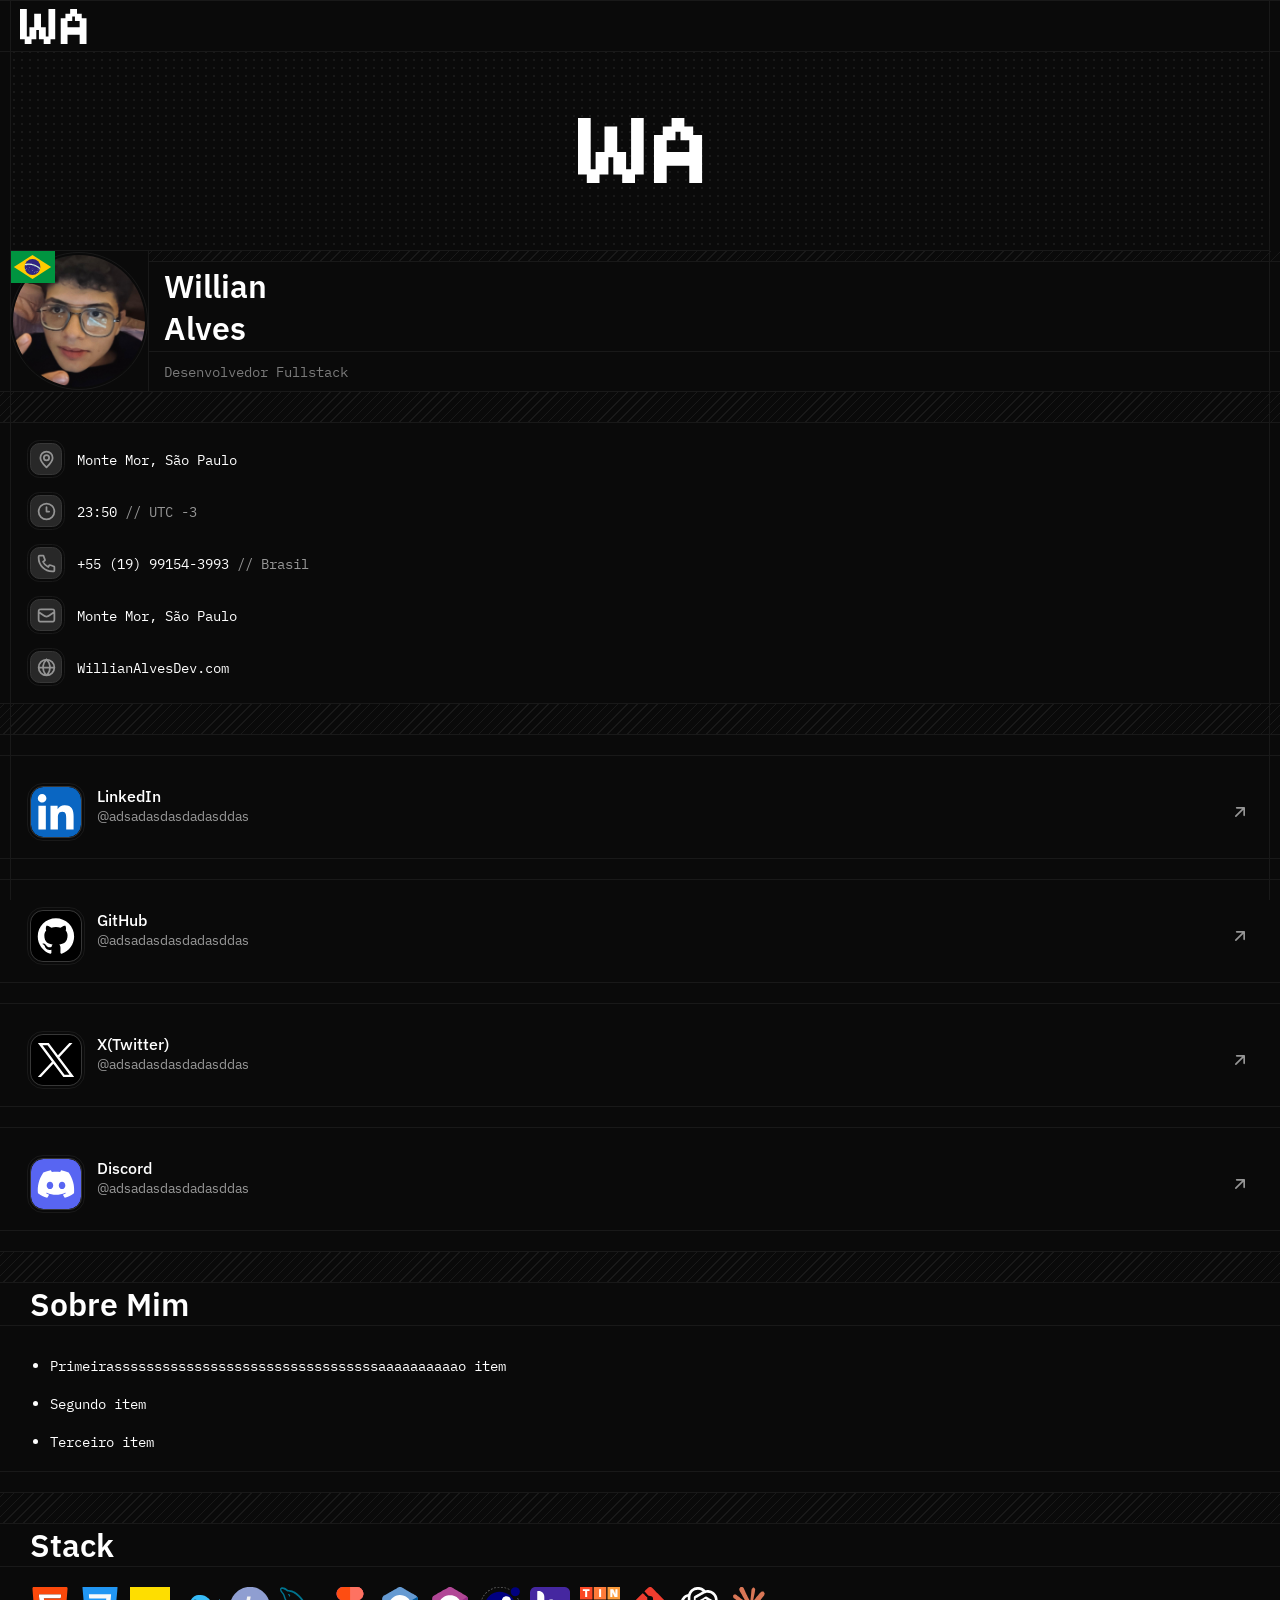
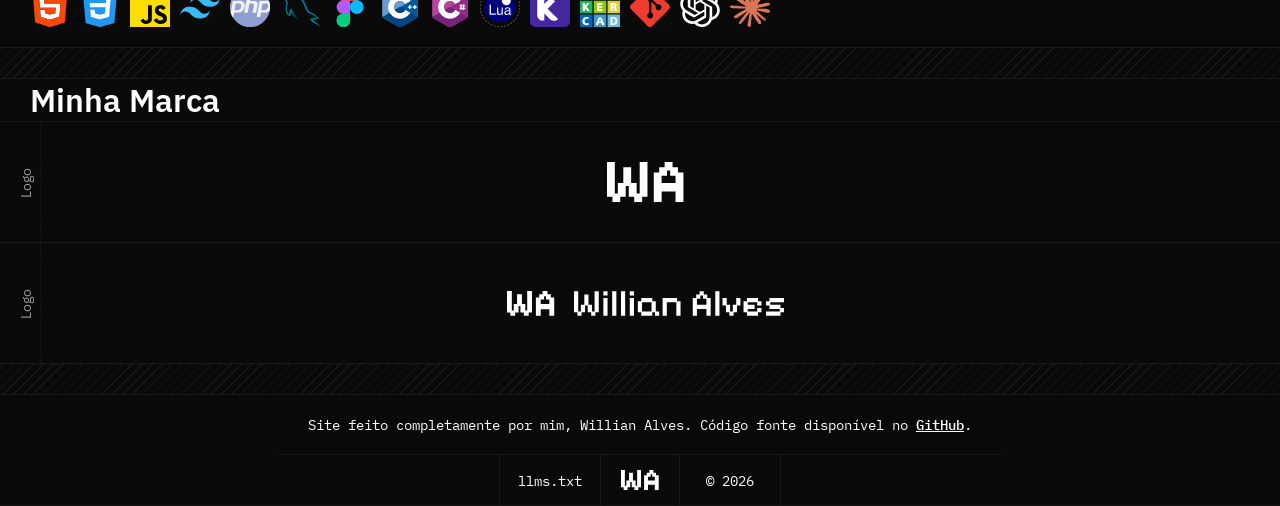
==== index.html @ fb54e681 "Quinto Commit (Fim do Dia 2)" ====
<!DOCTYPE html>
<html lang="pt-BR">
<head>

    <meta charset="UTF-8">
    <meta name="viewport" content="width=device-width, initial-scale=1.0, user-scalable=no">
    <link rel="stylesheet" href="css/style.css">
    <meta name="theme-color" content="#0A0A0A">
    <meta name="format-detection" content="telephone=no">

        <!-- Favicon -->
        <link rel="icon" type="image/svg+xml" href="assets/logos/Icon.svg">
        <link rel="icon" type="image/png" sizes="32x32" href="assets/logos/Icon.svg">
    
        <!-- Icon -->
        <link rel="apple-touch-icon" href="assets/logos/Icon.svg">
        <link rel="apple-touch-icon" sizes="152x152" href="assets/logos/Icon.svg">
        <link rel="apple-touch-icon" sizes="180x180" href="assets/logos/Icon.png">

        <!-- Fonts -->
        <link rel="preconnect" href="https://fonts.googleapis.com">
        <link rel="preconnect" href="https://fonts.gstatic.com" crossorigin>
        <link href="https://fonts.googleapis.com/css2?family=IBM+Plex+Mono:ital,wght@0,100;0,200;0,300;0,400;0,500;0,600;0,700;1,100;1,200;1,300;1,400;1,500;1,600;1,700&family=IBM+Plex+Sans:ital,wght@0,100..700;1,100..700&display=swap" rel="stylesheet">



    <title> Willian Alves </title>

</head>

<body>

    <header>
        <img src="assets/logos/WA.svg" alt="WA" class="logo-header">
    </header>

    <button id="btnTopo" aria-label="Voltar ao topo">
        <img src="assets/Icons/Up.svg" alt="">
      </button>
    
    <div class="top-section">
        <img src="assets/logos/WA.svg">
    </div>

    <div class="profile-section">
        <div class="profile">
            <img src="assets/Profile.png" class="profilepic">
            <img src="assets/Brazil.svg" class="flag">
        </div>

        <div class="profile-right">
            
        <div class="space texture"></div>

    <div class="name-container">
        <div class="name"> Willian <br> Alves </div>
    </div>

    <div class="bio-container">
        <div class="bio"> Desenvolvedor Fullstack </div>
    </div>

     </div>
    </div>

    <div class="spacebig texture"></div>

    <div class="info-section">

        <div class="info-container">
            <div class="icon-frame">
                <img src="assets/Icons/Location.svg" class="info-icon">
            </div>
            <p class="info-text"> Monte Mor, São Paulo </p>
        </div>
        <div class="info-container">
            <div class="icon-frame">
                <img src="assets/Icons/Hour.svg" class="info-icon">
            </div>
            <p class="info-text"> 23:50 <span> // UTC -3 </span> </p>
        </div>
        <div class="info-container">
            <div class="icon-frame">
                <img src="assets/Icons/Phone.svg" class="info-icon">
            </div>
            <p class="info-text"> +55 (19) 99154-3993 <span>// Brasil </span></p>
        </div>
        <div class="info-container">
            <div class="icon-frame">
                <img src="assets/Icons/Mail.svg" class="info-icon">
            </div>
            <p class="info-text"> Monte Mor, São Paulo </p>
        </div>
        <div class="info-container">
            <div class="icon-frame">
                <img src="assets/Icons/Site.svg" class="info-icon">
            </div>
            <p class="info-text"> WillianAlvesDev.com </p>
        </div>

    </div>

<div class="spacebig texture"></div>

    <div class="contact-section">
        <div class="contact-container">
            <img src="assets/Social Media/LinkedIn.svg" class="contact-icon">
        <div class="contact-container-right">
            <p class="contact-title"> LinkedIn </p>
            <p class="contact-username"> @adsadasdasdadasddas </p>
        </div>
        <img src="assets/Icons/Goto.svg" class="goto">
        </div>

        <div class="contact-container">
            <img src="assets/Social Media/GitHub.svg" class="contact-icon">
        <div class="contact-container-right">
            <p class="contact-title"> GitHub </p>
            <p class="contact-username"> @adsadasdasdadasddas </p>
        </div>
        <img src="assets/Icons/Goto.svg" class="goto">
        </div>

        <div class="contact-container">
            <img src="assets/Social Media/X.svg" class="contact-icon">
        <div class="contact-container-right">
            <p class="contact-title"> X(Twitter) </p>
            <p class="contact-username"> @adsadasdasdadasddas </p>
        </div>
        <img src="assets/Icons/Goto.svg" class="goto">
        </div>

        <div class="contact-container">
            <img src="assets/Social Media/Discord.svg" class="contact-icon">
        <div class="contact-container-right">
            <p class="contact-title"> Discord </p>
            <p class="contact-username"> @adsadasdasdadasddas </p>
        </div>
        <img src="assets/Icons/Goto.svg" class="goto">
        </div>
    </div>

    <div class="spacebig texture complete"></div>

    <h1 class="title">Sobre Mim</h1>
    <div class="about-section">
        <div class="about-container">
            <ul class="about-list">
                <li>Primeirasssssssssssssssssssssssssssssssssaaaaaaaaaao item</li> <br>
                <li>Segundo item</li> <br>
                <li>Terceiro item</li>
              </ul>
        </div>
    </div>

    <div class="spacebig texture complete"></div>

    <h1 class="title"> Stack </h1>

    <div class="stack-section">
        <img src="assets/stack/html.svg" alt="" class="stack-logo">
        <img src="assets/stack/css.svg" alt="" class="stack-logo">
        <img src="assets/stack/javascript.svg" alt="" class="stack-logo">
        <img src="assets/stack/tailwind.svg" alt="" class="stack-logo">
        <img src="assets/stack/php.svg" alt="" class="stack-logo">
        <img src="assets/stack/mysql.svg" alt="" class="stack-logo">
        <img src="assets/stack/figma.svg" alt="" class="stack-logo">
        <img src="assets/stack/c++.svg" alt="" class="stack-logo">
        <img src="assets/stack/csharp.svg" alt="" class="stack-logo">
        <img src="assets/stack/lua.svg" alt="" class="stack-logo">
        <img src="assets/stack/kodular.svg" alt="" class="stack-logo">
        <img src="assets/stack/tinkercad.svg" alt="" class="stack-logo">
        <img src="assets/stack/git.svg" alt="" class="stack-logo">
        <img src="assets/stack/chatgpt.svg" alt="" class="stack-logo">
        <img src="assets/stack/claude.svg" alt="" class="stack-logo">
    </div>

    <div class="spacebig texture complete"></div>

    <h1 class="title"> Minha Marca </h1>

    <div class="brand-section">
        <div class="brand-container">
            <div class="brand-left-container">
            <p> Logo </p>
        </div>
        <div class="brand-right-container">
            <img src="assets/logos/WA.svg" class="logo-brand-one">
        </div>
        </div>

        <div class="brand-container">
            <div class="brand-left-container">
            <p> Logo </p>
        </div>
        <div class="brand-right-container">
            <img src="assets/logos/WA Willian Alves.svg" class="logo-brand-two">
        </div>
        </div>
        
    </div>

    <div class="spacebig texture complete"></div>

    <footer>
        <div class="footer-section">
            <p class="footer-text">Site feito completamente por mim, Willian Alves. Código fonte disponível no <span>GitHub</span>.</p>
        </div>

        <div class="footer-container">
            <div class="footer-elements">
                <p> llms.txt </p>
            </div>
            <img src="assets/logos/WA.svg" class="logo-footer">
            <div class="footer-elements">
                <p>&copy; 2026</p>
            </div>
        </div>

    </footer>

    <script src="js/script.js"></script>

</body>

</html>
---- css/style.css ----
:root {

    --bg: #0a0a0a;
    --accent: #373737;
    --text: #ffffff;
    --secondary-text: #969696;
    --border: #191919;
    --spacing: 15px;
    --left: 30px;
    --right: 15px;
    --top: 20px;

    --ibmmono: "IBM Plex Mono", monospace;
    --ibmsans: "IBM Plex Sans", sans-serif;

}

::-webkit-scrollbar {
    width: 2px;  
    height: 2px; 
}
  
::-webkit-scrollbar-track {
    background: var(--bg); 
}
  
::-webkit-scrollbar-thumb {
    background: #ffffff; 
    border-radius: 2px;
}

* {

    margin: 0;
    padding: 0;

}

a {

    color: inherit; text-decoration: none; 

}

body {

    background: var(--bg);
    color: var(--text);
    font-family: var(--ibmmono);
    font-weight: 400;
    font-size: 0.9rem;

}

body::before,
body::after {
    content: "";
    position: fixed;
    top: 0;
    bottom: 0;
    width: 1px;
    background: var(--border);
    pointer-events: none;
    z-index: 9999;
}

body::before {

    left: 10px;
    z-index: 10;

}

body::after {

    right: 10px;
    z-index: 10;

}

.texture {

    background-image: repeating-linear-gradient(
        -45deg,
        transparent 0px,
        transparent 6px,
        var(--border) 6px,
        var(--border) 7px
    );

}

header {

    position: fixed;
    background: var(--bg);
    height: 50px;
    width: calc(100% - 40px);
    border-top: 1px solid var(--border);
    border-bottom: 1px solid var(--border);
    display: flex;
    align-items: center;
    padding: 0 20px 0 20px;
    z-index: 5;

}

.logo-header {
    height: 35px;
    opacity: 0;
    transform: translateY(6px);
    transition: opacity 0.3s ease, transform 0.3s ease;
    pointer-events: none;
}

.logo-header.visivel {
    opacity: 1;
    transform: translateY(0);
    pointer-events: auto;
}

.top-section {

    padding-top: 50px;
    height: 200px;
    width: calc(100% - 20px);
    display: flex;
    justify-content: center;
    align-items: center;
    border-bottom: 1px solid var(--border);
    background-image: radial-gradient(
        var(--border) 1px,
        transparent 1px
    );

    background-size: 8px 8px;
    margin: 0 10px 0 10px;
    
}

.profile-section {

    width: 100%;
    height: 140px;
    border-bottom: 1px solid var(--border);
    display: flex;
    
}

.profile {

    margin-left: 10px;
    height: auto;
    width: 140px;
    border-right: 1px solid var(--border);
    display: flex;
    align-items: center;
    justify-content: center;
    position: relative;

}

.profilepic {

    width: calc(100% - 6px);
    border-radius: 100%;
    outline: 1px solid var(--border);
    outline-offset: 2px;

}

.flag {

    position: absolute;

    width: 45px;

    left: 0;
    top: 0;

    object-fit: cover;

}

.profile-right {

    width: calc(100% - 130px);
    display: flex;
    flex-direction: column;
}

.space {

    width: 100%;
    height: 15px;
    border-bottom: 1px solid var(--border);

}

.name-container {

    height: 100%;
    display: flex;
    align-items: center;
    border-bottom: 1px solid var(--border);

}

.name {

    font-family: var(--ibmsans);
    font-weight: 600;
    font-size: 2rem;
    padding-left: var(--spacing);
}

.bio-container {

    height: 60px;
    display: flex;
    align-items: center;
    
}

.bio {

    color: var(--secondary-text);
    padding-left: var(--spacing);
    white-space: nowrap;
    opacity: 0.8;
}

.spacebig {

    width: 100%;
    height: 30px;
    border-bottom: 1px solid var(--border);

}

.complete {

    border-top: 1px solid var(--border);
}

.info-section {

    border-bottom: 1px solid var(--border);
    padding: var(--top) 0 var(--top);
    display: flex;
    gap: 20px;
    flex-direction: column;
    justify-content: center;

}

.info-container {

    display: flex;
    padding-left: var(--left);
    align-items: center;

}

.icon-frame {

    height: 30px;
    width: 30px;
    border-radius: 30%;
    border: solid 1px var(--accent);
    outline: 1px solid var(--border);
    outline-offset: 2px;
    background: #282828;
    display: flex;
    justify-content: center;
    align-items: center;

}

.info-icon {

    height: 70%;
    opacity: 0.5;

}

.info-text {

    padding-left: var(--right);
    
}

.info-text span {
    
    color: var(--secondary-text);

}

.contact-section {

    padding-top: var(--top);
    padding-bottom: var(--top);
    display: flex;
    flex-direction: column;
    gap: var(--top);

}

.contact-container {

    border-top: 1px solid var(--border);
    border-bottom: 1px solid var(--border);
    display: flex;
    padding: var(--left) 0 var(--top) var(--left);

}

.contact-icon {

    height: 50px;
    border: 1px solid var(--accent);
    border-radius: 25%;
    outline: 1px solid var(--border);
    outline-offset: 2px;

}

.contact-container-right {

    font-family: var(--ibmsans);
    width: 100%;
    display: flex;
    flex-direction: column;
    padding-left: var(--right);

}

.contact-title {

    font-size: 1rem;
    font-weight: 500;

}

.contact-username {

    color: var(--secondary-text);

}

.goto {

    height: 20px;
    align-self: center;
    padding-right: var(--left);
}

.title {

    font-family: var(--ibmsans);
    font-weight: 600;
    font-size: 2rem;
    padding-left: var(--left);

}

.about-section {

    border-top: 1px solid var(--border);
    border-bottom: 1px solid var(--border);
    margin-bottom: var(--top);
    display: flex;
    flex-direction: column;
    gap: var(--top);

}

.about-container {

    display: flex;
    padding: var(--left) var(--left) var(--top) var(--left);
    
}

.about-list {

    padding-left: 20px;

}

.about-list li {

    word-break: break-word;

}

.brand-section {

    display: flex;
    flex-direction: column;

}

.brand-container {

    display: flex;
    align-items: center;
    flex-direction: row;
    height: 120px;
    border-top: 1px solid var(--border);
    padding-left: 10px;
    padding-right: 30px;

}

.brand-left-container {

    display: flex;
    align-items: center;
    justify-content: center;
    width: 30px;
    height: 120px;
    border-right: 1px dashed var(--border);
}

.brand-left-container p {

    color: var(--secondary-text);
    font-family: var(--ibmsans);
    transform: rotate(270deg);
}

.brand-right-container {

    display: flex;
    align-items: center;
    justify-content: center;
    width: 100%;

}

.logo-brand-one {

    height: 40px;
}

.logo-brand-two {

    height: 25px;

}

#btnTopo {
    position: fixed;
    right: 20px;
    bottom: 20px;
  
    width: 40px;
    height: 40px;
  
    border: none;
    border-radius: 25%;
  
    background: var(--accent);
    cursor: pointer;
  
    display: flex;
    align-items: center;
    justify-content: center;
  
    opacity: 0;
    pointer-events: none;
  
    transition: opacity 0.4s ease;
  
    z-index: 9999;
  }
  
  #btnTopo img {
    width: 22px;
    height: 22px;
  }
  
  /* Aparece semi-transparente */
  #btnTopo.visivel {
    opacity: 0.5;
    pointer-events: auto;
  }
  
  /* 100% opaco */
  #btnTopo.opaco {
    opacity: 1;
  }

.stack-section {

    display: flex;
    align-items: center;
    flex-wrap: wrap; 
    gap: 10px;
    padding: var(--top) var(--left) var(--top) var(--left);
    border-top: solid 1px var(--border);

}

.stack-logo {

    width: 40px;
}

footer {

    display: flex;
    flex-direction: column;
    align-items: center;
    justify-content: center;
}

.footer-section {

    display: flex;
    align-items: center;
    justify-content: center;
    text-align: center;
    border-bottom: solid 1px var(--border);
    padding: var(--top) var(--left) var(--top) var(--left);

}

.footer-section span {

    font-weight: 500;
    text-decoration: underline 1px;

}

.footer-container {

    display: flex;
    height: 50px;
    align-items: center;
    justify-content: center;
    width: 100%;
    border-bottom: solid 1px var(--border);

}

.logo-footer {

    height: 20px;
    padding: 0 var(--top) 0 var(--top);

}

.footer-elements {

    display: flex;
    align-items: center;
    justify-content: center;
    height: 100%;
    border-left: solid 1px var(--border);
    border-right: solid 1px var(--border);
    width: 100px;

}
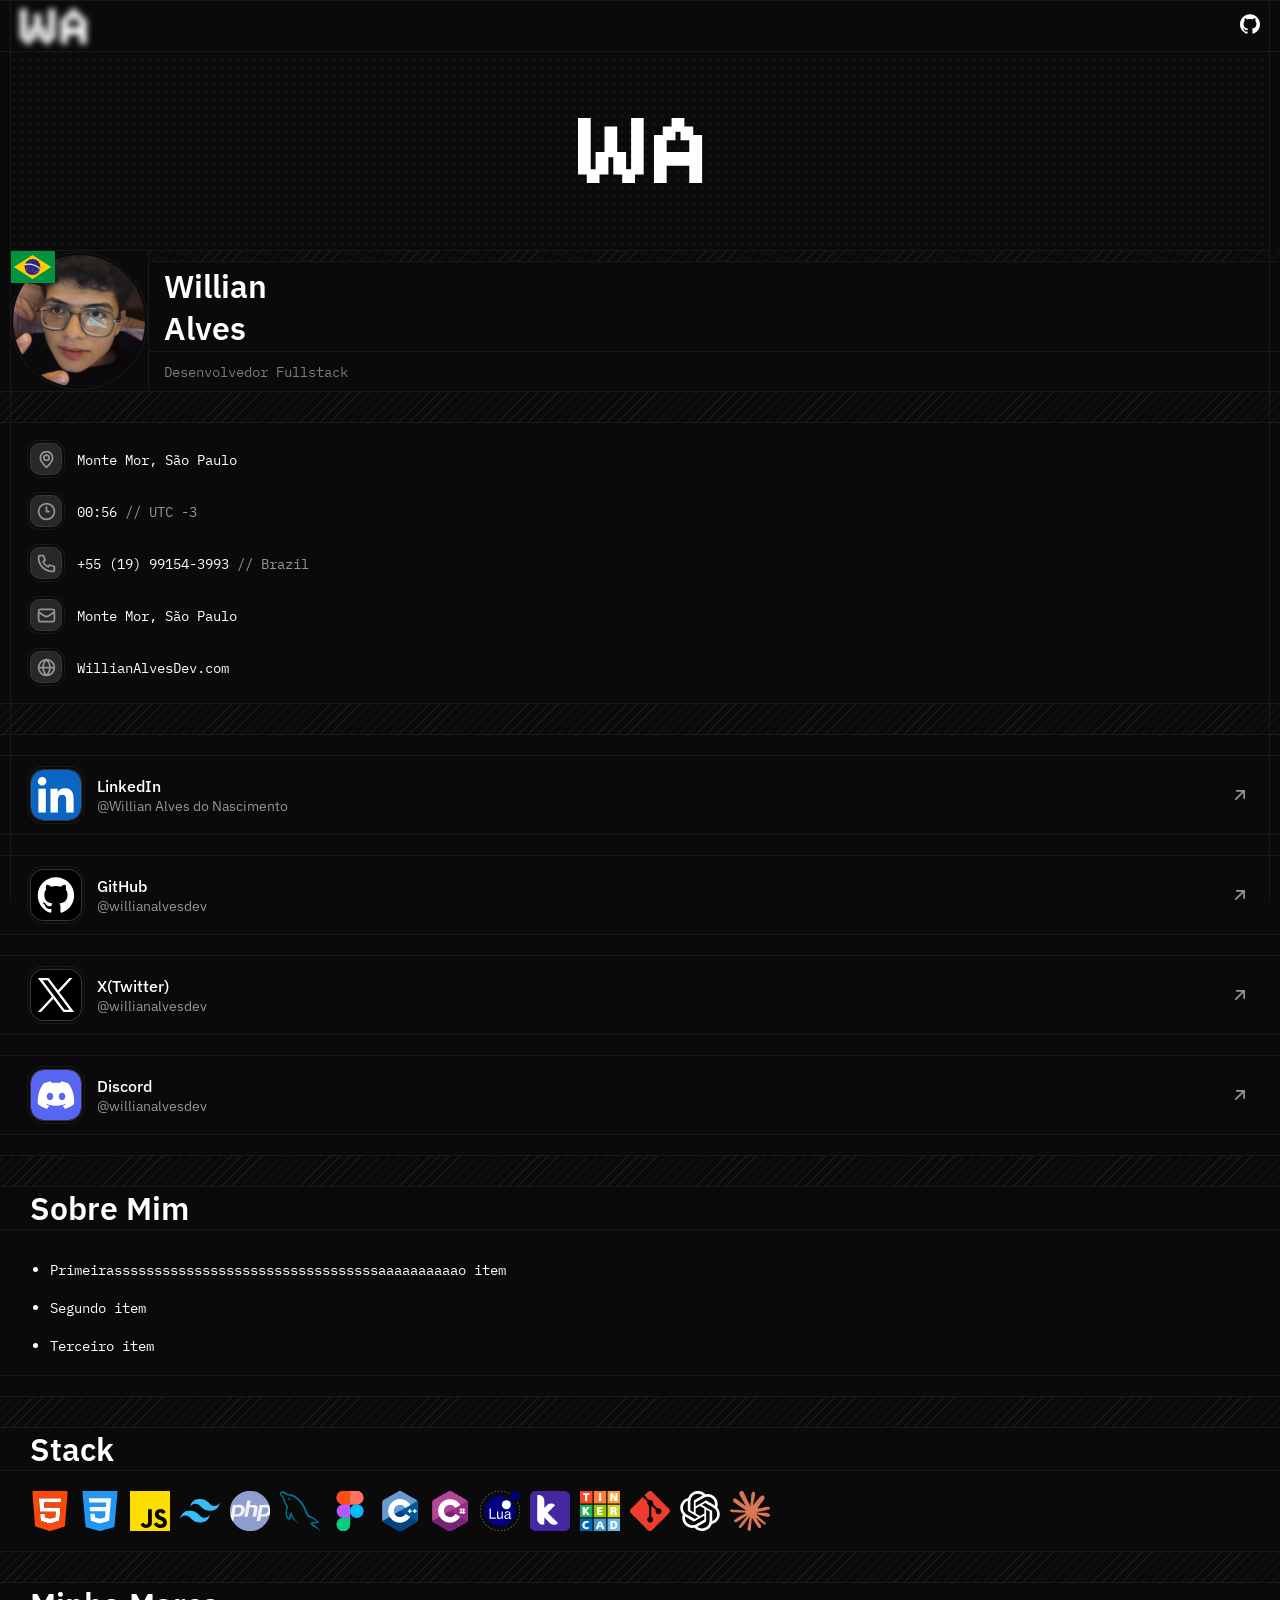
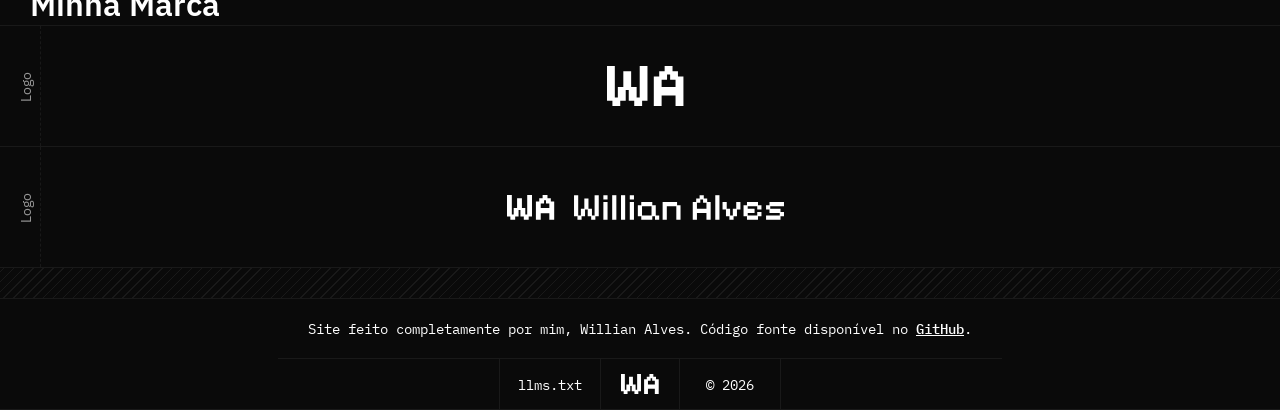
==== commit d5ff31b1: "Sexto Commit" ====
--- a/index.html
+++ b/index.html
@@ -4,6 +4,7 @@
 
     <meta charset="UTF-8">
     <meta name="viewport" content="width=device-width, initial-scale=1.0, user-scalable=no">
+    <meta name="description" content="Portfólio de Willian Alves, desenvolvedor Fullstack. Conheça seus projetos, habilidades, tecnologias e formas de contato.">
     <link rel="stylesheet" href="css/style.css">
     <meta name="theme-color" content="#0A0A0A">
     <meta name="format-detection" content="telephone=no">
@@ -32,6 +33,11 @@
 
     <header>
         <img src="assets/logos/WA.svg" alt="WA" class="logo-header">
+
+        <a href="https://github.com/willianalvesdev/Meu-Portfolio" class="github-link">
+            <img src="assets/Icons/GitHub.svg" class="github-header" alt="GitHub">
+        </a>
+
     </header>
 
     <button id="btnTopo" aria-label="Voltar ao topo">
@@ -57,7 +63,9 @@
     </div>
 
     <div class="bio-container">
-        <div class="bio"> Desenvolvedor Fullstack </div>
+        <div class="bio" aria-label="Desenvolvedor Fullstack, Frontend, Backend e Mobile">
+            <span class="bio-text" aria-hidden="true">Desenvolvedor Fullstack</span>
+        </div>
     </div>
 
      </div>
@@ -77,13 +85,16 @@
             <div class="icon-frame">
                 <img src="assets/Icons/Hour.svg" class="info-icon">
             </div>
-            <p class="info-text"> 23:50 <span> // UTC -3 </span> </p>
+            <p class="info-text">
+                <time id="horario-brasilia">--:--</time>
+                <span> // UTC -3 </span>
+            </p>
         </div>
         <div class="info-container">
             <div class="icon-frame">
                 <img src="assets/Icons/Phone.svg" class="info-icon">
             </div>
-            <p class="info-text"> +55 (19) 99154-3993 <span>// Brasil </span></p>
+            <p class="info-text"> +55 (19) 99154-3993 <span>// Brazil </span></p>
         </div>
         <div class="info-container">
             <div class="icon-frame">
@@ -107,36 +118,44 @@
             <img src="assets/Social Media/LinkedIn.svg" class="contact-icon">
         <div class="contact-container-right">
             <p class="contact-title"> LinkedIn </p>
-            <p class="contact-username"> @adsadasdasdadasddas </p>
-        </div>
-        <img src="assets/Icons/Goto.svg" class="goto">
+            <p class="contact-username"> @Willian Alves do Nascimento </p>
+        </div>
+        <a href="https://www.linkedin.com/in/willian-alves-do-nascimento-913721343" class="contact-link" target="_blank" rel="noopener noreferrer" aria-label="Abrir perfil no LinkedIn">
+            <img src="assets/Icons/Goto.svg" class="goto" alt="">
+        </a>
         </div>
 
         <div class="contact-container">
             <img src="assets/Social Media/GitHub.svg" class="contact-icon">
         <div class="contact-container-right">
             <p class="contact-title"> GitHub </p>
-            <p class="contact-username"> @adsadasdasdadasddas </p>
-        </div>
-        <img src="assets/Icons/Goto.svg" class="goto">
+            <p class="contact-username"> @willianalvesdev </p>
+        </div>
+        <a href="https://github.com/willianalvesdev" class="contact-link" target="_blank" rel="noopener noreferrer" aria-label="Abrir perfil no GitHub">
+            <img src="assets/Icons/Goto.svg" class="goto" alt="">
+        </a>
         </div>
 
         <div class="contact-container">
             <img src="assets/Social Media/X.svg" class="contact-icon">
         <div class="contact-container-right">
             <p class="contact-title"> X(Twitter) </p>
-            <p class="contact-username"> @adsadasdasdadasddas </p>
-        </div>
-        <img src="assets/Icons/Goto.svg" class="goto">
+            <p class="contact-username"> @willianalvesdev </p>
+        </div>
+        <a href="https://x.com/willianalvesdev" class="contact-link" target="_blank" rel="noopener noreferrer" aria-label="Abrir perfil no X">
+            <img src="assets/Icons/Goto.svg" class="goto" alt="">
+        </a>
         </div>
 
         <div class="contact-container">
             <img src="assets/Social Media/Discord.svg" class="contact-icon">
         <div class="contact-container-right">
             <p class="contact-title"> Discord </p>
-            <p class="contact-username"> @adsadasdasdadasddas </p>
-        </div>
-        <img src="assets/Icons/Goto.svg" class="goto">
+            <p class="contact-username"> @willianalvesdev </p>
+        </div>
+        <a href="https://discord.com/users/717218083801923654" class="contact-link" target="_blank" rel="noopener noreferrer" aria-label="Abrir perfil no Discord">
+            <img src="assets/Icons/Goto.svg" class="goto" alt="">
+        </a>
         </div>
     </div>
 
@@ -204,12 +223,12 @@
 
     <footer>
         <div class="footer-section">
-            <p class="footer-text">Site feito completamente por mim, Willian Alves. Código fonte disponível no <span>GitHub</span>.</p>
+            <p class="footer-text">Site feito completamente por mim, Willian Alves. Código fonte disponível no <a href="https://github.com/willianalvesdev/Meu-Portfolio">GitHub</a>.</p>
         </div>
 
         <div class="footer-container">
             <div class="footer-elements">
-                <p> llms.txt </p>
+                <a href="llms.txt" target="_blank" rel="noopener noreferrer">llms.txt</a>
             </div>
             <img src="assets/logos/WA.svg" class="logo-footer">
             <div class="footer-elements">
@@ -223,4 +242,4 @@
 
 </body>
 
-</html>+</html>
--- a/css/style.css
+++ b/css/style.css
@@ -101,6 +101,7 @@
     display: flex;
     align-items: center;
     padding: 0 20px 0 20px;
+    overflow: hidden;
     z-index: 5;
 
 }
@@ -108,15 +109,29 @@
 .logo-header {
     height: 35px;
     opacity: 0;
-    transform: translateY(6px);
-    transition: opacity 0.3s ease, transform 0.3s ease;
+    transform: translateY(10px);
+    filter: blur(3px);
+    transition: opacity 0.35s ease, transform 0.35s ease, filter 0.35s ease;
+    will-change: opacity, transform, filter;
     pointer-events: none;
 }
 
 .logo-header.visivel {
     opacity: 1;
     transform: translateY(0);
+    filter: blur(0);
     pointer-events: auto;
+}
+
+.github-link {
+
+    margin-left: auto;
+}
+
+.github-header {
+
+    height: 20px;
+
 }
 
 .top-section {
@@ -219,6 +234,7 @@
     height: 60px;
     display: flex;
     align-items: center;
+    overflow: hidden;
     
 }
 
@@ -228,6 +244,29 @@
     padding-left: var(--spacing);
     white-space: nowrap;
     opacity: 0.8;
+    overflow: hidden;
+}
+
+.bio-text {
+
+    display: inline-block;
+    transition: opacity 0.35s ease, transform 0.35s ease, filter 0.35s ease;
+    will-change: opacity, transform, filter;
+}
+
+.bio-text.saindo {
+
+    opacity: 0;
+    transform: translateY(-10px);
+    filter: blur(3px);
+}
+
+.bio-text.entrando {
+
+    opacity: 0;
+    transform: translateY(10px);
+    filter: blur(3px);
+    transition: none;
 }
 
 .spacebig {
@@ -311,7 +350,8 @@
     border-top: 1px solid var(--border);
     border-bottom: 1px solid var(--border);
     display: flex;
-    padding: var(--left) 0 var(--top) var(--left);
+    align-items: center;
+    padding: 13px 0 13px var(--left);
 
 }
 
@@ -348,11 +388,17 @@
 
 }
 
+.contact-link {
+
+    align-self: stretch;
+    display: flex;
+    align-items: center;
+    padding: 0 var(--left) 0 var(--right);
+}
+
 .goto {
 
     height: 20px;
-    align-self: center;
-    padding-right: var(--left);
 }
 
 .title {
@@ -527,7 +573,7 @@
 
 }
 
-.footer-section span {
+.footer-section a {
 
     font-weight: 500;
     text-decoration: underline 1px;
@@ -562,4 +608,27 @@
     border-right: solid 1px var(--border);
     width: 100px;
 
-}+}
+
+.error-page {
+
+    min-height: 100dvh;
+    display: flex;
+    flex-direction: column;
+    align-items: center;
+    justify-content: center;
+    gap: 20px;
+}
+
+.error-text {
+
+    padding-bottom: var(--top);
+    font-weight: 500;
+}
+
+.error-button {
+
+    background: var(--accent);
+    padding: 15px;
+    border: 1px solid var(--border);
+}
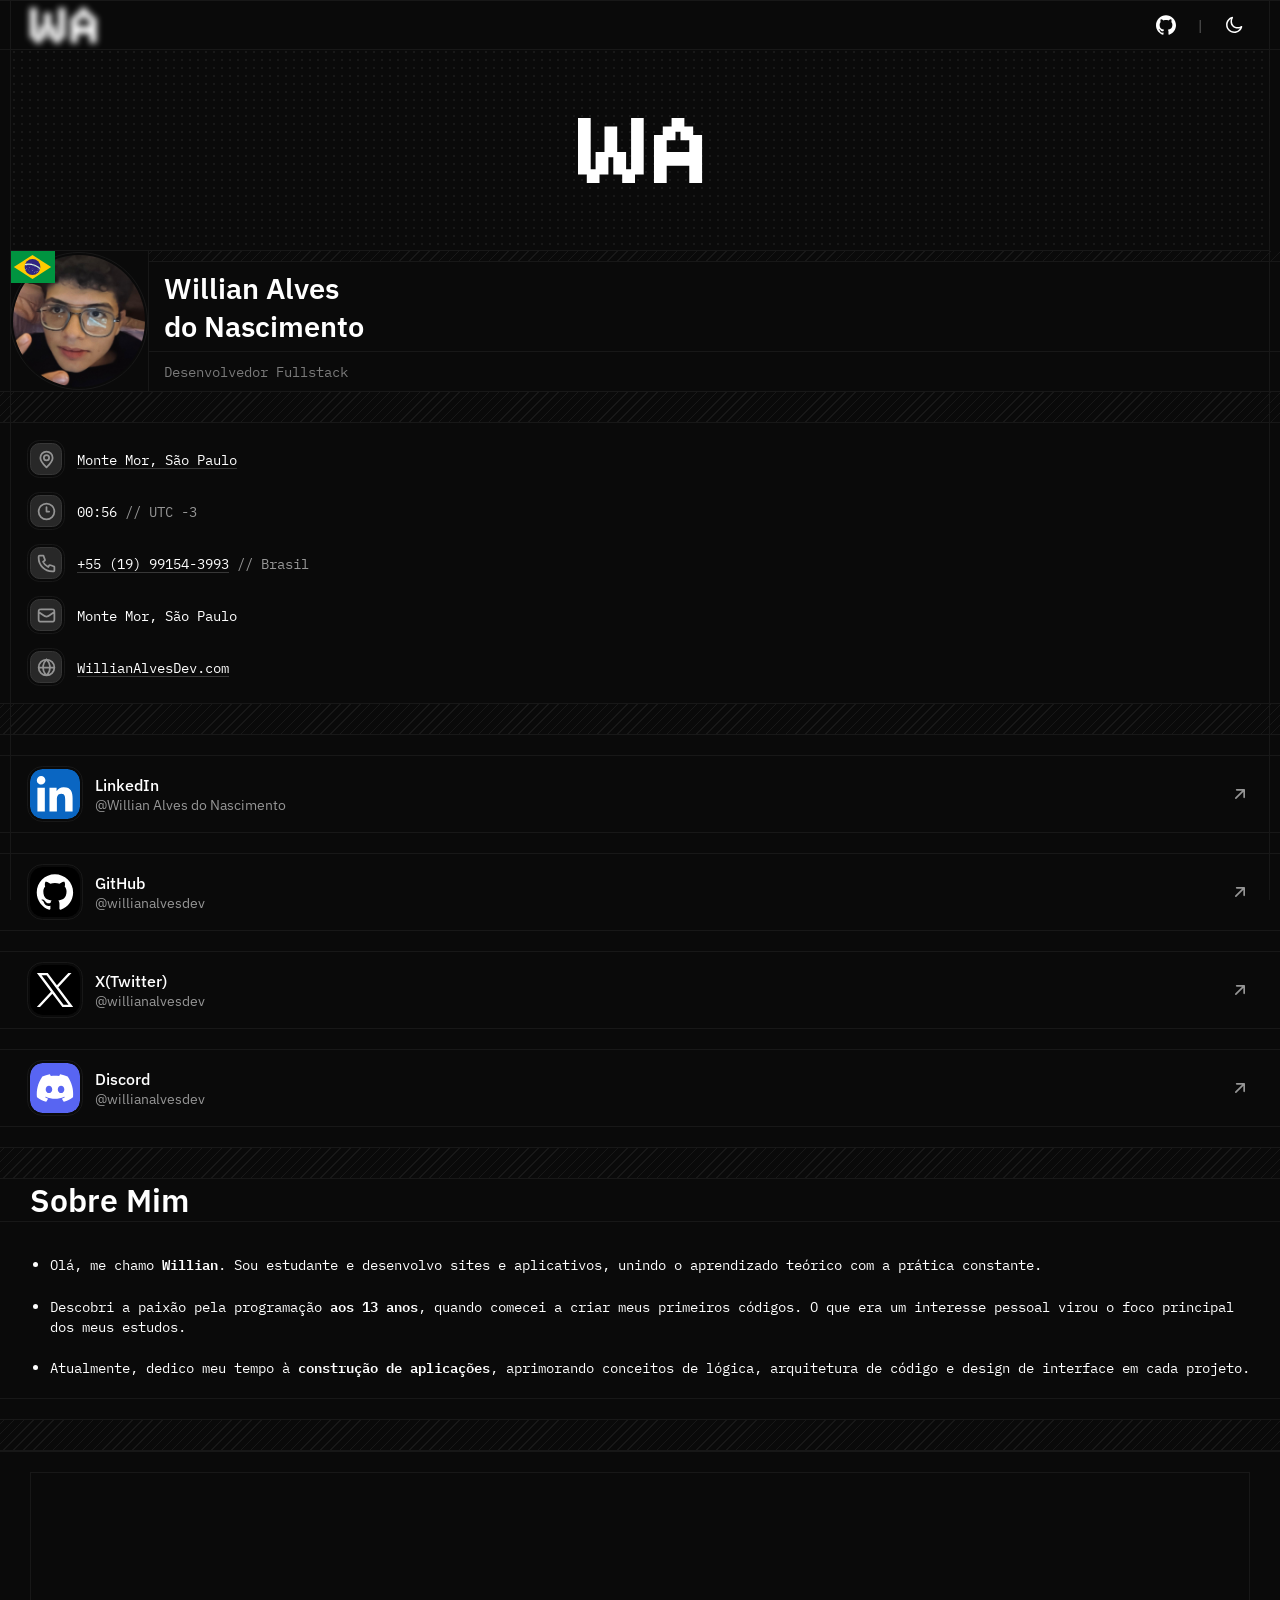
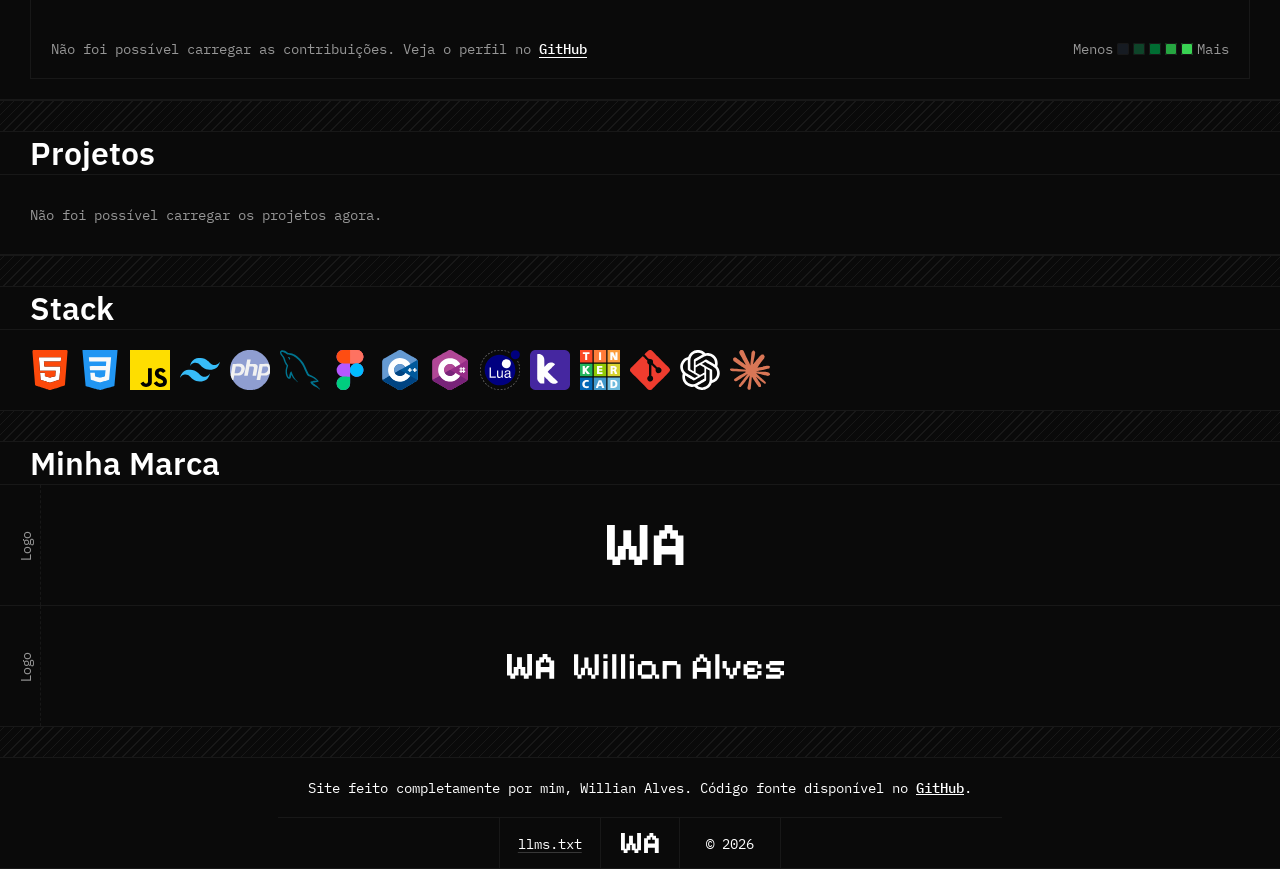
==== commit 8d1987d6: "Sétimo Commit" ====
--- a/index.html
+++ b/index.html
@@ -5,6 +5,13 @@
     <meta charset="UTF-8">
     <meta name="viewport" content="width=device-width, initial-scale=1.0, user-scalable=no">
     <meta name="description" content="Portfólio de Willian Alves, desenvolvedor Fullstack. Conheça seus projetos, habilidades, tecnologias e formas de contato.">
+    <script>
+        try {
+            document.documentElement.dataset.theme = localStorage.getItem("theme") || "dark";
+        } catch {
+            document.documentElement.dataset.theme = "dark";
+        }
+    </script>
     <link rel="stylesheet" href="css/style.css">
     <meta name="theme-color" content="#0A0A0A">
     <meta name="format-detection" content="telephone=no">
@@ -34,9 +41,18 @@
     <header>
         <img src="assets/logos/WA.svg" alt="WA" class="logo-header">
 
-        <a href="https://github.com/willianalvesdev/Meu-Portfolio" class="github-link">
-            <img src="assets/Icons/GitHub.svg" class="github-header" alt="GitHub">
-        </a>
+        <div class="header-actions">
+            <a href="https://github.com/willianalvesdev/Meu-Portfolio" class="github-link" aria-label="Abrir código do portfólio no GitHub">
+                <img src="assets/Icons/GitHub.svg" class="github-header" alt="">
+            </a>
+
+            <span class="header-divider" aria-hidden="true">|</span>
+
+            <button id="themeToggle" class="theme-toggle" type="button" aria-label="Ativar tema claro" aria-pressed="false">
+                <img src="assets/Icons/Sun.svg" class="theme-icon theme-icon-sun" alt="">
+                <img src="assets/Icons/Moon.svg" class="theme-icon theme-icon-moon" alt="">
+            </button>
+        </div>
 
     </header>
 
@@ -59,7 +75,7 @@
         <div class="space texture"></div>
 
     <div class="name-container">
-        <div class="name"> Willian <br> Alves </div>
+        <div class="name"> Willian Alves <br> do Nascimento </div>
     </div>
 
     <div class="bio-container">
@@ -79,7 +95,9 @@
             <div class="icon-frame">
                 <img src="assets/Icons/Location.svg" class="info-icon">
             </div>
-            <p class="info-text"> Monte Mor, São Paulo </p>
+            <p class="info-text">
+                <a href="https://www.google.com/maps/search/?api=1&amp;query=Monte+Mor%2C+S%C3%A3o+Paulo" class="info-link" target="_blank" rel="noopener noreferrer">Monte Mor, São Paulo</a>
+            </p>
         </div>
         <div class="info-container">
             <div class="icon-frame">
@@ -94,7 +112,10 @@
             <div class="icon-frame">
                 <img src="assets/Icons/Phone.svg" class="info-icon">
             </div>
-            <p class="info-text"> +55 (19) 99154-3993 <span>// Brazil </span></p>
+            <p class="info-text">
+                <a href="willian-alves.vcf" class="info-link" download aria-label="Adicionar telefone de Willian Alves aos contatos">+55 (19) 99154-3993</a>
+                <span>// Brasil </span>
+            </p>
         </div>
         <div class="info-container">
             <div class="icon-frame">
@@ -106,7 +127,9 @@
             <div class="icon-frame">
                 <img src="assets/Icons/Site.svg" class="info-icon">
             </div>
-            <p class="info-text"> WillianAlvesDev.com </p>
+            <p class="info-text">
+                <a href="https://willianalvesdev.com/" class="info-link" target="_blank" rel="noopener noreferrer">WillianAlvesDev.com</a>
+            </p>
         </div>
 
     </div>
@@ -165,12 +188,68 @@
     <div class="about-section">
         <div class="about-container">
             <ul class="about-list">
-                <li>Primeirasssssssssssssssssssssssssssssssssaaaaaaaaaao item</li> <br>
-                <li>Segundo item</li> <br>
-                <li>Terceiro item</li>
+                <li>
+                    Olá, me chamo <span>Willian</span>. Sou estudante e desenvolvo sites e aplicativos, unindo o aprendizado
+                    teórico com a prática constante.
+                </li>
+
+                <br>
+
+                <li>
+                    Descobri a paixão pela programação <span>aos 13 anos</span>, quando comecei a criar meus
+                    primeiros códigos. O que era um interesse pessoal virou o foco principal dos meus estudos.
+                </li>
+
+                <br>
+
+                <li>
+                    Atualmente, dedico meu tempo à <span>construção de aplicações</span>, aprimorando conceitos
+                    de lógica, arquitetura de código e design de interface em cada projeto.
+                </li>
+
               </ul>
         </div>
     </div>
+
+    <div class="spacebig texture complete"></div>
+
+    <section class="github-activity-section" aria-label="Frequência no GitHub">
+        <div class="github-calendar" id="githubCalendar" data-username="willianalvesdev">
+            <div class="github-calendar-scroll" id="githubCalendarScroll">
+                <div class="github-calendar-content" id="githubCalendarContent">
+                    <div class="github-months" id="githubMonths" aria-hidden="true"></div>
+                    <div class="github-grid" id="githubGrid" role="img" aria-label="Carregando calendário de contribuições"></div>
+                </div>
+            </div>
+
+            <div class="github-calendar-footer">
+                <p class="github-calendar-summary">
+                    <span id="githubContributionTotal" aria-live="polite">Carregando contribuições...</span>
+                    <a href="https://github.com/willianalvesdev" target="_blank" rel="noopener noreferrer">GitHub</a>
+                </p>
+
+                <div class="github-legend" aria-label="Intensidade das contribuições">
+                    <span>Menos</span>
+                    <span class="contribution-day" data-level="0"></span>
+                    <span class="contribution-day" data-level="1"></span>
+                    <span class="contribution-day" data-level="2"></span>
+                    <span class="contribution-day" data-level="3"></span>
+                    <span class="contribution-day" data-level="4"></span>
+                    <span>Mais</span>
+                </div>
+            </div>
+        </div>
+    </section>
+
+    <div class="spacebig texture complete"></div>
+
+    <h1 class="title github-projects-title" id="github-projects-title">Projetos <span id="githubProjectsCount">(...)</span></h1>
+
+    <section class="github-projects-section" aria-labelledby="github-projects-title">
+        <div class="github-projects-list" id="githubProjectsList" data-username="willianalvesdev" aria-busy="true">
+            <p class="github-projects-status">Carregando projetos do GitHub...</p>
+        </div>
+    </section>
 
     <div class="spacebig texture complete"></div>
 
@@ -228,7 +307,7 @@
 
         <div class="footer-container">
             <div class="footer-elements">
-                <a href="llms.txt" target="_blank" rel="noopener noreferrer">llms.txt</a>
+                <a href="llms.txt" class="info-link" target="_blank" rel="noopener noreferrer">llms.txt</a>
             </div>
             <img src="assets/logos/WA.svg" class="logo-footer">
             <div class="footer-elements">
--- a/css/style.css
+++ b/css/style.css
@@ -4,7 +4,15 @@
     --accent: #373737;
     --text: #ffffff;
     --secondary-text: #969696;
-    --border: #191919;
+    --border: #181818;
+    --icon-bg: #282828;
+    --scrollbar: #ffffff;
+    --svg-invert: 0;
+    --contribution-0: #161b22;
+    --contribution-1: #0e4429;
+    --contribution-2: #006d32;
+    --contribution-3: #26a641;
+    --contribution-4: #39d353;
     --spacing: 15px;
     --left: 30px;
     --right: 15px;
@@ -13,6 +21,28 @@
     --ibmmono: "IBM Plex Mono", monospace;
     --ibmsans: "IBM Plex Sans", sans-serif;
 
+    color-scheme: dark;
+
+}
+
+:root[data-theme="light"] {
+
+    --bg: #ffffff;
+    --accent: #cdcdcd;
+    --text: #000000;
+    --secondary-text: #626262;
+    --border: #dddddd;
+    --icon-bg: #e5e5e5;
+    --scrollbar: #000000;
+    --svg-invert: 1;
+    --contribution-0: #ebedf0;
+    --contribution-1: #9be9a8;
+    --contribution-2: #40c463;
+    --contribution-3: #30a14e;
+    --contribution-4: #216e39;
+
+    color-scheme: light;
+
 }
 
 ::-webkit-scrollbar {
@@ -25,7 +55,7 @@
 }
   
 ::-webkit-scrollbar-thumb {
-    background: #ffffff; 
+    background: var(--scrollbar);
     border-radius: 2px;
 }
 
@@ -49,6 +79,7 @@
     font-family: var(--ibmmono);
     font-weight: 400;
     font-size: 0.9rem;
+    transition: background-color 0.25s ease, color 0.25s ease;
 
 }
 
@@ -95,13 +126,15 @@
     position: fixed;
     background: var(--bg);
     height: 50px;
-    width: calc(100% - 40px);
+    width: 100%;
+    box-sizing: border-box;
     border-top: 1px solid var(--border);
     border-bottom: 1px solid var(--border);
     display: flex;
     align-items: center;
-    padding: 0 20px 0 20px;
+    padding: 0 30px;
     overflow: hidden;
+    transition: background-color 0.25s ease, border-color 0.25s ease;
     z-index: 5;
 
 }
@@ -110,7 +143,7 @@
     height: 35px;
     opacity: 0;
     transform: translateY(10px);
-    filter: blur(3px);
+    filter: invert(var(--svg-invert)) blur(3px);
     transition: opacity 0.35s ease, transform 0.35s ease, filter 0.35s ease;
     will-change: opacity, transform, filter;
     pointer-events: none;
@@ -119,18 +152,94 @@
 .logo-header.visivel {
     opacity: 1;
     transform: translateY(0);
-    filter: blur(0);
+    filter: invert(var(--svg-invert)) blur(0);
     pointer-events: auto;
 }
 
+.header-actions {
+
+    margin-left: auto;
+    height: 100%;
+    display: flex;
+    align-items: center;
+    gap: 14px;
+}
+
 .github-link {
 
-    margin-left: auto;
+    width: 32px;
+    height: 32px;
+    display: flex;
+    align-items: center;
+    justify-content: center;
 }
 
 .github-header {
 
     height: 20px;
+    filter: invert(var(--svg-invert));
+    transition: filter 0.25s ease;
+
+}
+
+.theme-toggle {
+
+    width: 32px;
+    height: 32px;
+    padding: 0;
+    border: none;
+    background: transparent;
+    color: var(--text);
+    display: grid;
+    place-items: center;
+    cursor: pointer;
+    transition: color 0.25s ease;
+}
+
+.header-divider {
+
+    color: var(--secondary-text);
+    opacity: 0.6;
+    user-select: none;
+}
+
+.theme-toggle:focus-visible {
+
+    outline: 2px solid var(--text);
+    outline-offset: 2px;
+}
+
+.theme-icon {
+
+    width: 18px;
+    height: 18px;
+    grid-area: 1 / 1;
+    filter: invert(var(--svg-invert));
+    transition: opacity 0.25s ease, transform 0.25s ease, filter 0.25s ease;
+}
+
+.theme-icon-sun {
+
+    opacity: 0;
+    transform: rotate(90deg) scale(0.7);
+}
+
+.theme-icon-moon {
+
+    opacity: 1;
+    transform: rotate(0) scale(1);
+}
+
+:root[data-theme="light"] .theme-icon-sun {
+
+    opacity: 1;
+    transform: rotate(0) scale(1);
+}
+
+:root[data-theme="light"] .theme-icon-moon {
+
+    opacity: 0;
+    transform: rotate(-90deg) scale(0.7);
 
 }
 
@@ -225,7 +334,7 @@
 
     font-family: var(--ibmsans);
     font-weight: 600;
-    font-size: 2rem;
+    font-size: 1.8rem;
     padding-left: var(--spacing);
 }
 
@@ -309,7 +418,7 @@
     border: solid 1px var(--accent);
     outline: 1px solid var(--border);
     outline-offset: 2px;
-    background: #282828;
+    background: var(--icon-bg);
     display: flex;
     justify-content: center;
     align-items: center;
@@ -335,6 +444,26 @@
 
 }
 
+.info-link {
+
+    color: inherit;
+    text-decoration: underline;
+    text-decoration-color: var(--accent);
+    text-underline-offset: 3px;
+    transition: color 0.2s ease;
+}
+
+.info-link:visited {
+
+    color: inherit;
+}
+
+@media (hover: hover) and (pointer: fine) {
+    .info-link:hover {
+        color: var(--secondary-text);
+    }
+}
+
 .contact-section {
 
     padding-top: var(--top);
@@ -358,7 +487,6 @@
 .contact-icon {
 
     height: 50px;
-    border: 1px solid var(--accent);
     border-radius: 25%;
     outline: 1px solid var(--border);
     outline-offset: 2px;
@@ -437,6 +565,303 @@
 .about-list li {
 
     word-break: break-word;
+
+}
+
+.about-list li span {
+
+    font-weight: 600;
+
+}
+
+.github-activity-section {
+
+    padding: var(--top) var(--left);
+    border-top: 1px solid var(--border);
+    border-bottom: 1px solid var(--border);
+}
+
+.github-calendar {
+
+    --cell-size: 12px;
+    --cell-gap: 4px;
+    padding: var(--top);
+    border: 1px solid var(--border);
+    background: var(--bg);
+    transition: background-color 0.25s ease, border-color 0.25s ease;
+}
+
+.github-calendar-scroll {
+
+    overflow-x: auto;
+    padding-bottom: 10px;
+    scrollbar-width: thin;
+}
+
+.github-calendar-content {
+
+    width: max-content;
+    min-width: 100%;
+}
+
+.github-months {
+
+    display: grid;
+    grid-template-columns: repeat(var(--github-weeks, 53), var(--cell-size));
+    column-gap: var(--cell-gap);
+    height: 24px;
+    color: var(--secondary-text);
+}
+
+.github-month-label {
+
+    white-space: nowrap;
+}
+
+.github-grid {
+
+    display: grid;
+    grid-template-rows: repeat(7, var(--cell-size));
+    grid-auto-flow: column;
+    grid-auto-columns: var(--cell-size);
+    gap: var(--cell-gap);
+    min-height: calc((var(--cell-size) * 7) + (var(--cell-gap) * 6));
+}
+
+.contribution-day {
+
+    width: var(--cell-size);
+    height: var(--cell-size);
+    border-radius: 2px;
+    background: var(--contribution-0);
+    outline: 1px solid var(--border);
+    outline-offset: -1px;
+}
+
+.contribution-day[data-level="1"] {
+    background: var(--contribution-1);
+}
+
+.contribution-day[data-level="2"] {
+    background: var(--contribution-2);
+}
+
+.contribution-day[data-level="3"] {
+    background: var(--contribution-3);
+}
+
+.contribution-day[data-level="4"] {
+    background: var(--contribution-4);
+}
+
+.github-calendar-footer {
+
+    display: flex;
+    align-items: center;
+    justify-content: space-between;
+    gap: var(--top);
+    padding-top: 4px;
+    color: var(--secondary-text);
+}
+
+.github-calendar-summary a {
+
+    color: var(--text);
+    font-weight: 500;
+    text-decoration: underline;
+    text-underline-offset: 3px;
+}
+
+.github-legend {
+
+    display: flex;
+    align-items: center;
+    gap: 4px;
+    white-space: nowrap;
+}
+
+.github-legend .contribution-day {
+
+    display: inline-block;
+}
+
+@media (max-width: 620px) {
+    .github-activity-section {
+        padding-right: 10px;
+        padding-left: 10px;
+    }
+
+    .github-calendar {
+        --cell-size: 11px;
+        --cell-gap: 3px;
+        padding: var(--spacing);
+    }
+
+    .github-calendar-footer {
+        align-items: flex-start;
+        flex-direction: column;
+        gap: 10px;
+    }
+
+    .github-legend {
+        align-self: flex-end;
+    }
+}
+
+.github-projects-section {
+
+    border-top: 1px solid var(--border);
+    border-bottom: 1px solid var(--border);
+}
+
+.github-projects-title span {
+
+    color: var(--secondary-text);
+    font-family: var(--ibmmono);
+    font-size: 0.9rem;
+    font-weight: 400;
+}
+
+.github-projects-status {
+
+    padding: var(--left);
+    color: var(--secondary-text);
+}
+
+.github-project {
+
+    border-bottom: 1px solid var(--border);
+}
+
+.github-project:last-child {
+
+    border-bottom: none;
+}
+
+.github-project-row {
+
+    min-height: 80px;
+    display: grid;
+    grid-template-columns: 40px minmax(0, 1fr) 40px;
+    align-items: center;
+    gap: var(--right);
+    padding: 0 var(--left);
+}
+
+.github-project-info {
+
+    min-width: 0;
+}
+
+.github-project-name {
+
+    font-family: var(--ibmsans);
+    font-size: 1rem;
+    font-weight: 500;
+    overflow-wrap: anywhere;
+}
+
+.github-project-meta {
+
+    padding-top: 3px;
+    color: var(--secondary-text);
+}
+
+.github-project-toggle {
+
+    width: 40px;
+    height: 40px;
+    border: none;
+    background: transparent;
+    color: var(--secondary-text);
+    display: flex;
+    align-items: center;
+    justify-content: center;
+    cursor: pointer;
+}
+
+.github-project-toggle {
+
+    transition: color 0.2s ease;
+}
+
+.github-project-expand-icon {
+
+    width: 18px;
+    height: 18px;
+    filter: invert(var(--svg-invert));
+    opacity: 0.7;
+    transition: transform 0.3s ease, filter 0.25s ease, opacity 0.2s ease;
+}
+
+.github-project.aberto .github-project-expand-icon {
+
+    opacity: 1;
+    transform: rotate(180deg);
+}
+
+.github-project-toggle:focus-visible {
+
+    outline: 1px solid var(--text);
+    outline-offset: -4px;
+}
+
+.github-project-details {
+
+    display: grid;
+    grid-template-rows: 0fr;
+    opacity: 0;
+    border-top: 1px solid transparent;
+    transition: grid-template-rows 0.35s ease, opacity 0.25s ease, border-color 0.35s ease;
+}
+
+.github-project.aberto .github-project-details {
+
+    grid-template-rows: 1fr;
+    opacity: 1;
+    border-color: var(--border);
+}
+
+.github-project-details-content {
+
+    min-height: 0;
+    overflow: hidden;
+}
+
+.github-project-details-inner {
+
+    padding: var(--top) var(--left);
+}
+
+.github-project-description {
+
+    line-height: 1.7;
+}
+
+.github-project-tags {
+
+    display: flex;
+    flex-wrap: wrap;
+    gap: 8px;
+    padding-top: var(--top);
+}
+
+.github-project-tag {
+
+    padding: 4px 8px;
+    border: 1px solid var(--border);
+    border-radius: 8px;
+    background: var(--icon-bg);
+    color: var(--secondary-text);
+    font-size: 0.8rem;
+}
+
+@media (max-width: 520px) {
+    .github-project-row {
+        grid-template-columns: 34px minmax(0, 1fr) 30px;
+        gap: 8px;
+        padding: 0 var(--left);
+    }
 
 }
 
@@ -488,6 +913,7 @@
 .logo-brand-one {
 
     height: 40px;
+
 }
 
 .logo-brand-two {
@@ -554,6 +980,19 @@
     width: 40px;
 }
 
+.top-section > img,
+.logo-brand-one,
+.logo-brand-two,
+.logo-footer,
+.stack-logo[src$="chatgpt.svg"],
+.info-icon,
+.goto,
+#btnTopo img {
+
+    filter: invert(var(--svg-invert));
+    transition: filter 0.25s ease;
+}
+
 footer {
 
     display: flex;
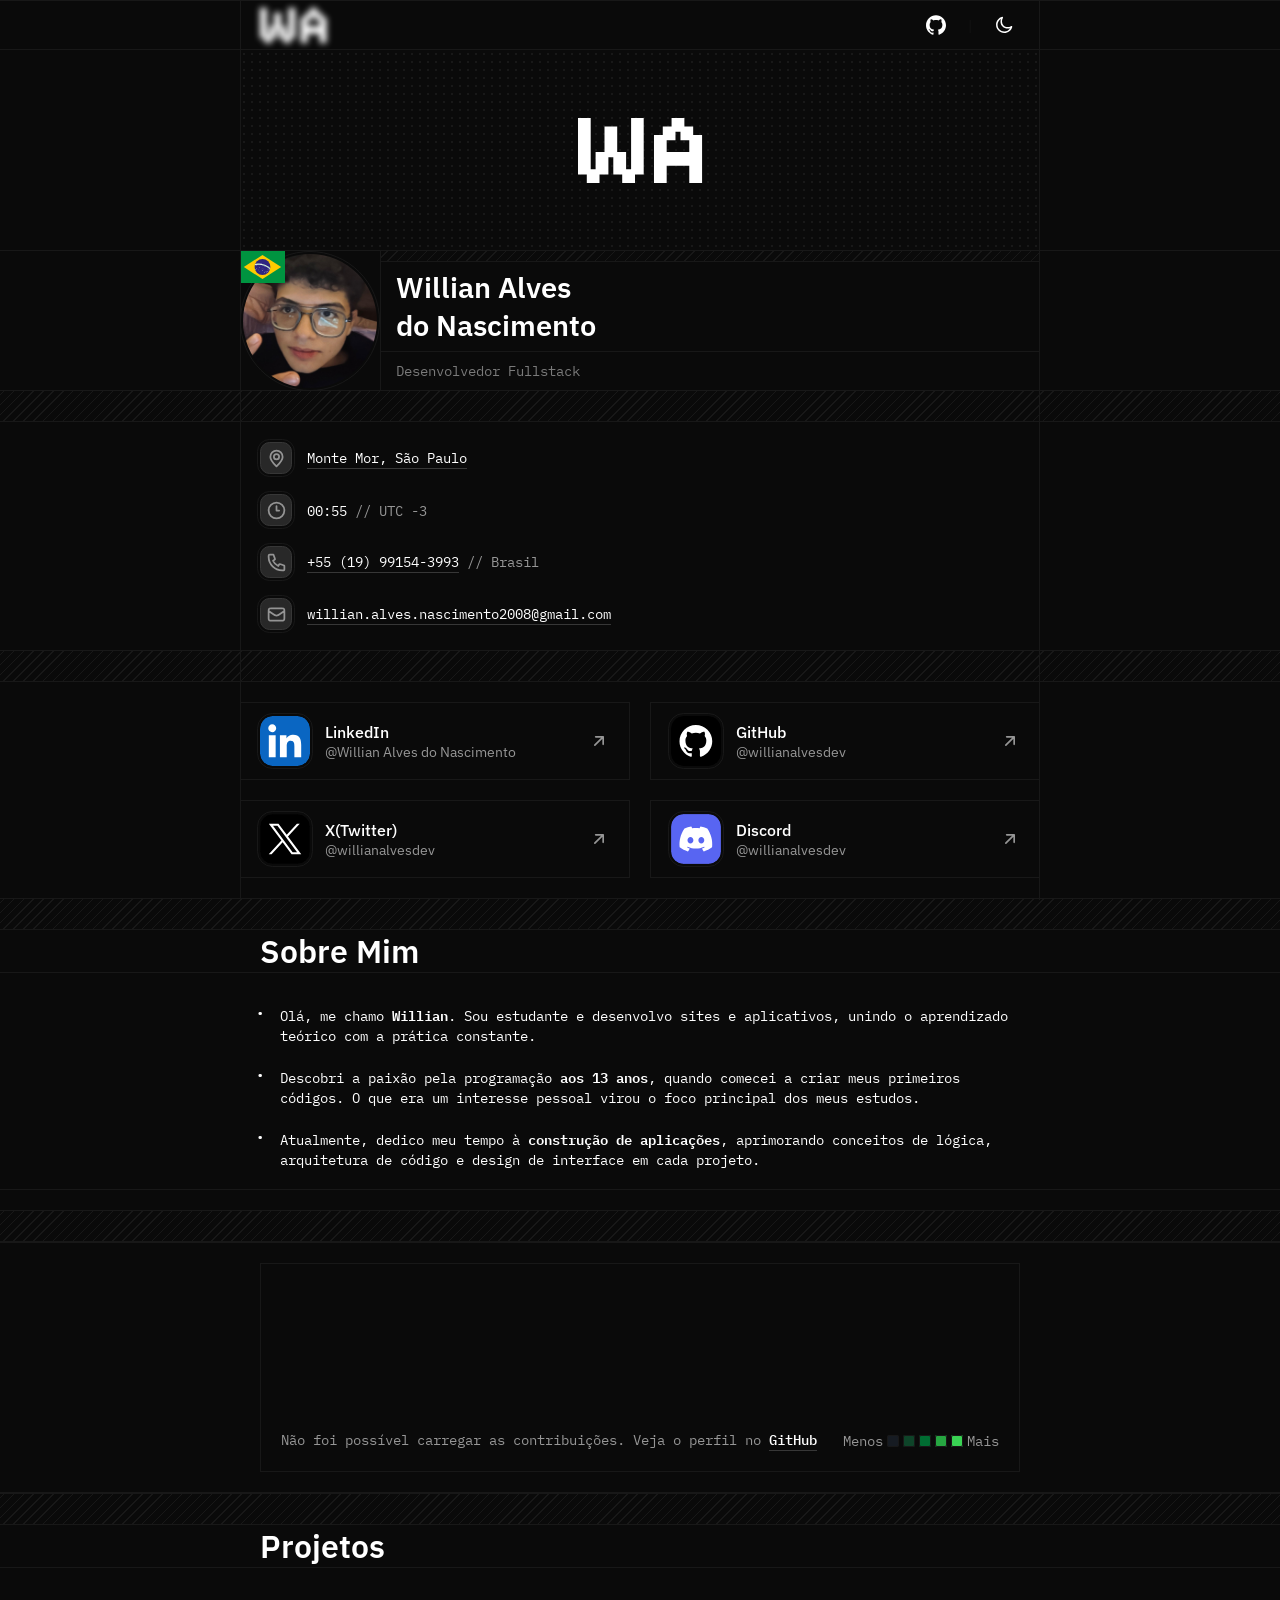
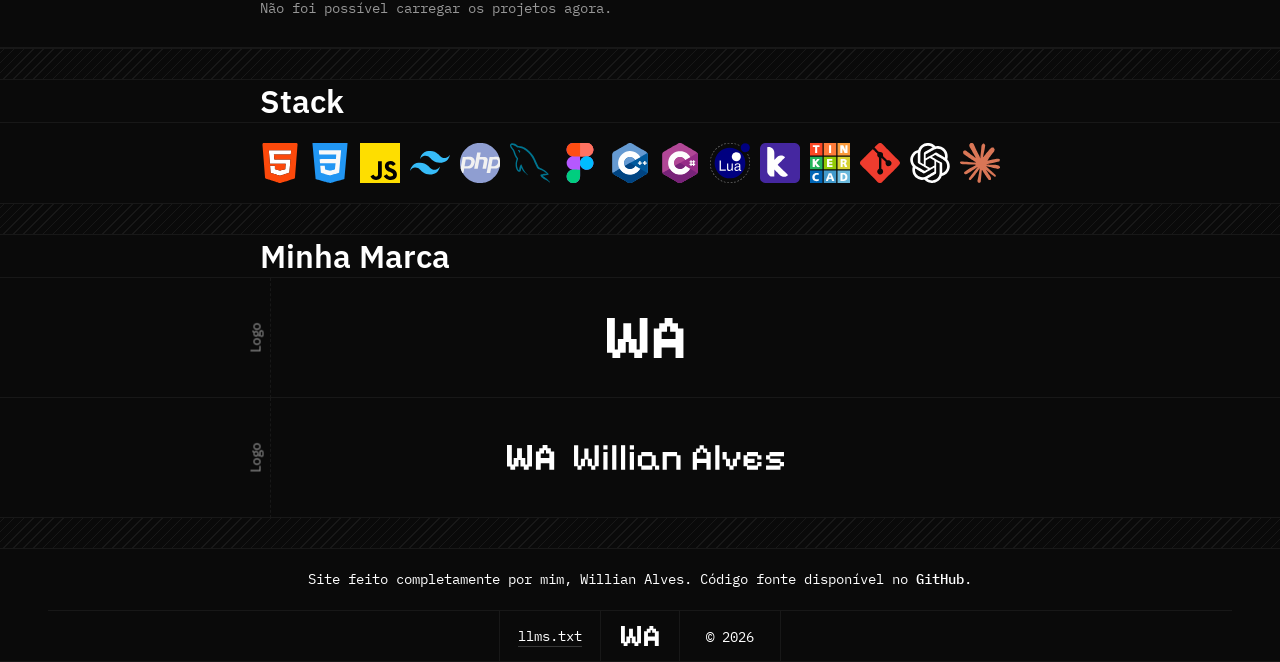
==== commit 2ff4f322: "Nono Commit (Fim do dia 3)" ====
--- a/index.html
+++ b/index.html
@@ -12,20 +12,17 @@
             document.documentElement.dataset.theme = "dark";
         }
     </script>
-    <link rel="stylesheet" href="css/style.css">
+    <link rel="stylesheet" href="css/style.css?v=20260825-5">
     <meta name="theme-color" content="#0A0A0A">
     <meta name="format-detection" content="telephone=no">
 
-        <!-- Favicon -->
         <link rel="icon" type="image/svg+xml" href="assets/logos/Icon.svg">
         <link rel="icon" type="image/png" sizes="32x32" href="assets/logos/Icon.svg">
     
-        <!-- Icon -->
         <link rel="apple-touch-icon" href="assets/logos/Icon.svg">
         <link rel="apple-touch-icon" sizes="152x152" href="assets/logos/Icon.svg">
         <link rel="apple-touch-icon" sizes="180x180" href="assets/logos/Icon.png">
 
-        <!-- Fonts -->
         <link rel="preconnect" href="https://fonts.googleapis.com">
         <link rel="preconnect" href="https://fonts.gstatic.com" crossorigin>
         <link href="https://fonts.googleapis.com/css2?family=IBM+Plex+Mono:ital,wght@0,100;0,200;0,300;0,400;0,500;0,600;0,700;1,100;1,200;1,300;1,400;1,500;1,600;1,700&family=IBM+Plex+Sans:ital,wght@0,100..700;1,100..700&display=swap" rel="stylesheet">
@@ -104,7 +101,7 @@
                 <img src="assets/Icons/Hour.svg" class="info-icon">
             </div>
             <p class="info-text">
-                <time id="horario-brasilia">--:--</time>
+                <time id="horario-brasilia">00:00</time>
                 <span> // UTC -3 </span>
             </p>
         </div>
@@ -121,17 +118,10 @@
             <div class="icon-frame">
                 <img src="assets/Icons/Mail.svg" class="info-icon">
             </div>
-            <p class="info-text"> Monte Mor, São Paulo </p>
-        </div>
-        <div class="info-container">
-            <div class="icon-frame">
-                <img src="assets/Icons/Site.svg" class="info-icon">
-            </div>
             <p class="info-text">
-                <a href="https://willianalvesdev.com/" class="info-link" target="_blank" rel="noopener noreferrer">WillianAlvesDev.com</a>
+                <a href="mailto:willian.alves.nascimento2008@gmail.com" class="info-link info-email-link" title="willian.alves.nascimento2008@gmail.com">willian.alves.nascimento2008@gmail.com</a>
             </p>
         </div>
-
     </div>
 
 <div class="spacebig texture"></div>
@@ -193,14 +183,10 @@
                     teórico com a prática constante.
                 </li>
 
-                <br>
-
                 <li>
                     Descobri a paixão pela programação <span>aos 13 anos</span>, quando comecei a criar meus
                     primeiros códigos. O que era um interesse pessoal virou o foco principal dos meus estudos.
                 </li>
-
-                <br>
 
                 <li>
                     Atualmente, dedico meu tempo à <span>construção de aplicações</span>, aprimorando conceitos
@@ -317,7 +303,7 @@
 
     </footer>
 
-    <script src="js/script.js"></script>
+    <script src="js/script.js?v=20260825-5"></script>
 
 </body>
 
--- a/css/style.css
+++ b/css/style.css
@@ -17,6 +17,9 @@
     --left: 30px;
     --right: 15px;
     --top: 20px;
+    --content-max: 800px;
+    --content-inset: 20px;
+    --page-gutter: max(10px, calc((100vw - var(--content-max)) / 2));
 
     --ibmmono: "IBM Plex Mono", monospace;
     --ibmsans: "IBM Plex Sans", sans-serif;
@@ -92,20 +95,18 @@
     width: 1px;
     background: var(--border);
     pointer-events: none;
-    z-index: 9999;
+    z-index: 10;
 }
 
 body::before {
 
-    left: 10px;
-    z-index: 10;
+    left: var(--page-gutter);
 
 }
 
 body::after {
 
-    right: 10px;
-    z-index: 10;
+    right: var(--page-gutter);
 
 }
 
@@ -132,7 +133,7 @@
     border-bottom: 1px solid var(--border);
     display: flex;
     align-items: center;
-    padding: 0 30px;
+    padding: 0 calc(var(--page-gutter) + var(--content-inset));
     overflow: hidden;
     transition: background-color 0.25s ease, border-color 0.25s ease;
     z-index: 5;
@@ -146,14 +147,12 @@
     filter: invert(var(--svg-invert)) blur(3px);
     transition: opacity 0.35s ease, transform 0.35s ease, filter 0.35s ease;
     will-change: opacity, transform, filter;
-    pointer-events: none;
 }
 
 .logo-header.visivel {
     opacity: 1;
     transform: translateY(0);
     filter: invert(var(--svg-invert)) blur(0);
-    pointer-events: auto;
 }
 
 .header-actions {
@@ -198,7 +197,7 @@
 
 .header-divider {
 
-    color: var(--secondary-text);
+    color: var(--border);
     opacity: 0.6;
     user-select: none;
 }
@@ -247,25 +246,43 @@
 
     padding-top: 50px;
     height: 200px;
-    width: calc(100% - 20px);
+    width: 100%;
     display: flex;
     justify-content: center;
     align-items: center;
     border-bottom: 1px solid var(--border);
+    position: relative;
+    margin: 0;
+
+}
+
+.top-section::before {
+
+    content: "";
+    position: absolute;
+    inset: 50px var(--page-gutter) 0;
     background-image: radial-gradient(
         var(--border) 1px,
         transparent 1px
     );
-
     background-size: 8px 8px;
-    margin: 0 10px 0 10px;
-    
+    pointer-events: none;
+    z-index: 0;
+}
+
+.top-section > img {
+
+    position: relative;
+    z-index: 1;
+
 }
 
 .profile-section {
 
     width: 100%;
     height: 140px;
+    box-sizing: border-box;
+    padding: 0 var(--page-gutter);
     border-bottom: 1px solid var(--border);
     display: flex;
     
@@ -273,9 +290,8 @@
 
 .profile {
 
-    margin-left: 10px;
     height: auto;
-    width: 140px;
+    flex: 0 0 140px;
     border-right: 1px solid var(--border);
     display: flex;
     align-items: center;
@@ -308,7 +324,8 @@
 
 .profile-right {
 
-    width: calc(100% - 130px);
+    min-width: 0;
+    flex: 1;
     display: flex;
     flex-direction: column;
 }
@@ -378,6 +395,29 @@
     transition: none;
 }
 
+.scroll-word {
+
+    display: inline-block;
+    max-width: 100%;
+    opacity: 0;
+    transform: translateY(10px);
+    filter: blur(3px);
+    overflow-wrap: anywhere;
+    transition:
+        opacity 0.45s ease,
+        transform 0.45s ease,
+        filter 0.45s ease;
+    transition-delay: calc(var(--word-index) * 40ms);
+    will-change: opacity, transform, filter;
+}
+
+.texto-animado.texto-visivel .scroll-word {
+
+    opacity: 1;
+    transform: translateY(0);
+    filter: blur(0);
+}
+
 .spacebig {
 
     width: 100%;
@@ -405,7 +445,9 @@
 .info-container {
 
     display: flex;
-    padding-left: var(--left);
+    box-sizing: border-box;
+    padding-left: calc(var(--page-gutter) + var(--content-inset));
+    padding-right: calc(var(--page-gutter) + var(--content-inset));
     align-items: center;
 
 }
@@ -434,11 +476,13 @@
 
 .info-text {
 
+    min-width: 0;
+    flex: 1;
     padding-left: var(--right);
     
 }
 
-.info-text span {
+.info-text > span {
     
     color: var(--secondary-text);
 
@@ -447,15 +491,71 @@
 .info-link {
 
     color: inherit;
-    text-decoration: underline;
-    text-decoration-color: var(--accent);
-    text-underline-offset: 3px;
+    text-decoration: none;
+    padding-bottom: 2px;
+}
+
+.info-link:not(.info-email-link) {
+
     transition: color 0.2s ease;
 }
 
+.sublinhado-animado {
+
+    position: relative;
+    display: inline-block;
+    text-decoration: none;
+}
+
+.sublinhado-animado::after {
+
+    content: "";
+    position: absolute;
+    right: 0;
+    bottom: 0;
+    left: 0;
+    height: 1px;
+    background: var(--accent);
+    transform: scaleX(0);
+    transform-origin: left center;
+    transition: transform 0.4s ease;
+}
+
+.sublinhado-animado.sublinhado-visivel::after {
+
+    transform: scaleX(1);
+}
+
 .info-link:visited {
 
     color: inherit;
+}
+
+.info-email-link {
+
+    max-width: 100%;
+    overflow: hidden;
+    text-overflow: clip;
+    white-space: nowrap;
+    vertical-align: bottom;
+}
+
+.info-email-link .scroll-word {
+
+    max-width: none;
+    white-space: nowrap;
+    overflow-wrap: normal;
+}
+
+.email-ellipsis,
+.info-email-link .email-segment-hidden {
+
+    display: none;
+}
+
+.info-email-link.email-truncated .email-ellipsis {
+
+    display: inline-block;
 }
 
 @media (hover: hover) and (pointer: fine) {
@@ -468,8 +568,10 @@
 
     padding-top: var(--top);
     padding-bottom: var(--top);
-    display: flex;
-    flex-direction: column;
+    padding-left: var(--page-gutter);
+    padding-right: var(--page-gutter);
+    display: grid;
+    grid-template-columns: repeat(2, minmax(0, 1fr));
     gap: var(--top);
 
 }
@@ -480,7 +582,9 @@
     border-bottom: 1px solid var(--border);
     display: flex;
     align-items: center;
-    padding: 13px 0 13px var(--left);
+    box-sizing: border-box;
+    min-width: 0;
+    padding: 13px var(--content-inset);
 
 }
 
@@ -496,7 +600,8 @@
 .contact-container-right {
 
     font-family: var(--ibmsans);
-    width: 100%;
+    min-width: 0;
+    flex: 1;
     display: flex;
     flex-direction: column;
     padding-left: var(--right);
@@ -513,6 +618,7 @@
 .contact-username {
 
     color: var(--secondary-text);
+    overflow-wrap: anywhere;
 
 }
 
@@ -521,7 +627,23 @@
     align-self: stretch;
     display: flex;
     align-items: center;
-    padding: 0 var(--left) 0 var(--right);
+    padding: 0 0 0 var(--right);
+}
+
+@media (min-width: 761px) {
+    .contact-container:nth-child(odd) {
+        border-right: 1px solid var(--border);
+    }
+
+    .contact-container:nth-child(even) {
+        border-left: 1px solid var(--border);
+    }
+}
+
+@media (max-width: 760px) {
+    .contact-section {
+        grid-template-columns: 1fr;
+    }
 }
 
 .goto {
@@ -534,7 +656,7 @@
     font-family: var(--ibmsans);
     font-weight: 600;
     font-size: 2rem;
-    padding-left: var(--left);
+    padding-left: calc(var(--page-gutter) + var(--content-inset));
 
 }
 
@@ -552,23 +674,41 @@
 .about-container {
 
     display: flex;
-    padding: var(--left) var(--left) var(--top) var(--left);
+    padding: var(--left) calc(var(--page-gutter) + var(--content-inset)) var(--top);
     
 }
 
 .about-list {
 
+    padding-left: 0;
+    list-style: none;
+
+}
+
+.about-list li {
+
+    position: relative;
     padding-left: 20px;
-
-}
-
-.about-list li {
-
     word-break: break-word;
 
 }
 
-.about-list li span {
+.about-list li + li {
+
+    margin-top: var(--top);
+}
+
+.about-list li::before {
+
+    content: "•";
+    position: absolute;
+    top: 0;
+    left: -10px;
+    width: 20px;
+    text-align: center;
+}
+
+.about-list li > span:not(.scroll-word) {
 
     font-weight: 600;
 
@@ -576,7 +716,7 @@
 
 .github-activity-section {
 
-    padding: var(--top) var(--left);
+    padding: var(--top) calc(var(--page-gutter) + var(--content-inset));
     border-top: 1px solid var(--border);
     border-bottom: 1px solid var(--border);
 }
@@ -668,8 +808,8 @@
 
     color: var(--text);
     font-weight: 500;
-    text-decoration: underline;
-    text-underline-offset: 3px;
+    text-decoration: none;
+    padding-bottom: 2px;
 }
 
 .github-legend {
@@ -714,7 +854,7 @@
     border-bottom: 1px solid var(--border);
 }
 
-.github-projects-title span {
+.github-projects-title #githubProjectsCount {
 
     color: var(--secondary-text);
     font-family: var(--ibmmono);
@@ -724,7 +864,7 @@
 
 .github-projects-status {
 
-    padding: var(--left);
+    padding: var(--left) calc(var(--page-gutter) + var(--content-inset));
     color: var(--secondary-text);
 }
 
@@ -745,7 +885,7 @@
     grid-template-columns: 40px minmax(0, 1fr) 40px;
     align-items: center;
     gap: var(--right);
-    padding: 0 var(--left);
+    padding: 0 calc(var(--page-gutter) + var(--content-inset));
 }
 
 .github-project-info {
@@ -773,16 +913,10 @@
     height: 40px;
     border: none;
     background: transparent;
-    color: var(--secondary-text);
     display: flex;
     align-items: center;
     justify-content: center;
     cursor: pointer;
-}
-
-.github-project-toggle {
-
-    transition: color 0.2s ease;
 }
 
 .github-project-expand-icon {
@@ -830,7 +964,7 @@
 
 .github-project-details-inner {
 
-    padding: var(--top) var(--left);
+    padding: var(--top) calc(var(--page-gutter) + var(--content-inset));
 }
 
 .github-project-description {
@@ -860,7 +994,7 @@
     .github-project-row {
         grid-template-columns: 34px minmax(0, 1fr) 30px;
         gap: 8px;
-        padding: 0 var(--left);
+        padding: 0 calc(var(--page-gutter) + var(--content-inset));
     }
 
 }
@@ -879,8 +1013,9 @@
     flex-direction: row;
     height: 120px;
     border-top: 1px solid var(--border);
-    padding-left: 10px;
-    padding-right: 30px;
+    box-sizing: border-box;
+    padding-left: var(--page-gutter);
+    padding-right: calc(var(--page-gutter) + var(--content-inset));
 
 }
 
@@ -899,6 +1034,13 @@
     color: var(--secondary-text);
     font-family: var(--ibmsans);
     transform: rotate(270deg);
+}
+
+.brand-left-container .scroll-word {
+
+    max-width: none;
+    white-space: nowrap;
+    overflow-wrap: normal;
 }
 
 .brand-right-container {
@@ -953,13 +1095,11 @@
     height: 22px;
   }
   
-  /* Aparece semi-transparente */
   #btnTopo.visivel {
     opacity: 0.5;
     pointer-events: auto;
   }
   
-  /* 100% opaco */
   #btnTopo.opaco {
     opacity: 1;
   }
@@ -970,7 +1110,7 @@
     align-items: center;
     flex-wrap: wrap; 
     gap: 10px;
-    padding: var(--top) var(--left) var(--top) var(--left);
+    padding: var(--top) calc(var(--page-gutter) + var(--content-inset));
     border-top: solid 1px var(--border);
 
 }
@@ -993,6 +1133,23 @@
     transition: filter 0.25s ease;
 }
 
+.stack-section.stack-animada .stack-logo {
+
+    opacity: 0;
+    transform: scale(0.25);
+    transition:
+        opacity 0.5s ease var(--stack-delay),
+        transform 0.65s cubic-bezier(0.16, 1, 0.3, 1) var(--stack-delay),
+        filter 0.25s ease;
+    will-change: opacity, transform;
+}
+
+.stack-section.stack-animada.stack-visivel .stack-logo {
+
+    opacity: 1;
+    transform: scale(1);
+}
+
 footer {
 
     display: flex;
@@ -1008,14 +1165,15 @@
     justify-content: center;
     text-align: center;
     border-bottom: solid 1px var(--border);
-    padding: var(--top) var(--left) var(--top) var(--left);
+    padding: var(--top) calc(var(--page-gutter) + var(--content-inset));
 
 }
 
 .footer-section a {
 
     font-weight: 500;
-    text-decoration: underline 1px;
+    text-decoration: none;
+    padding-bottom: 2px;
 
 }
 
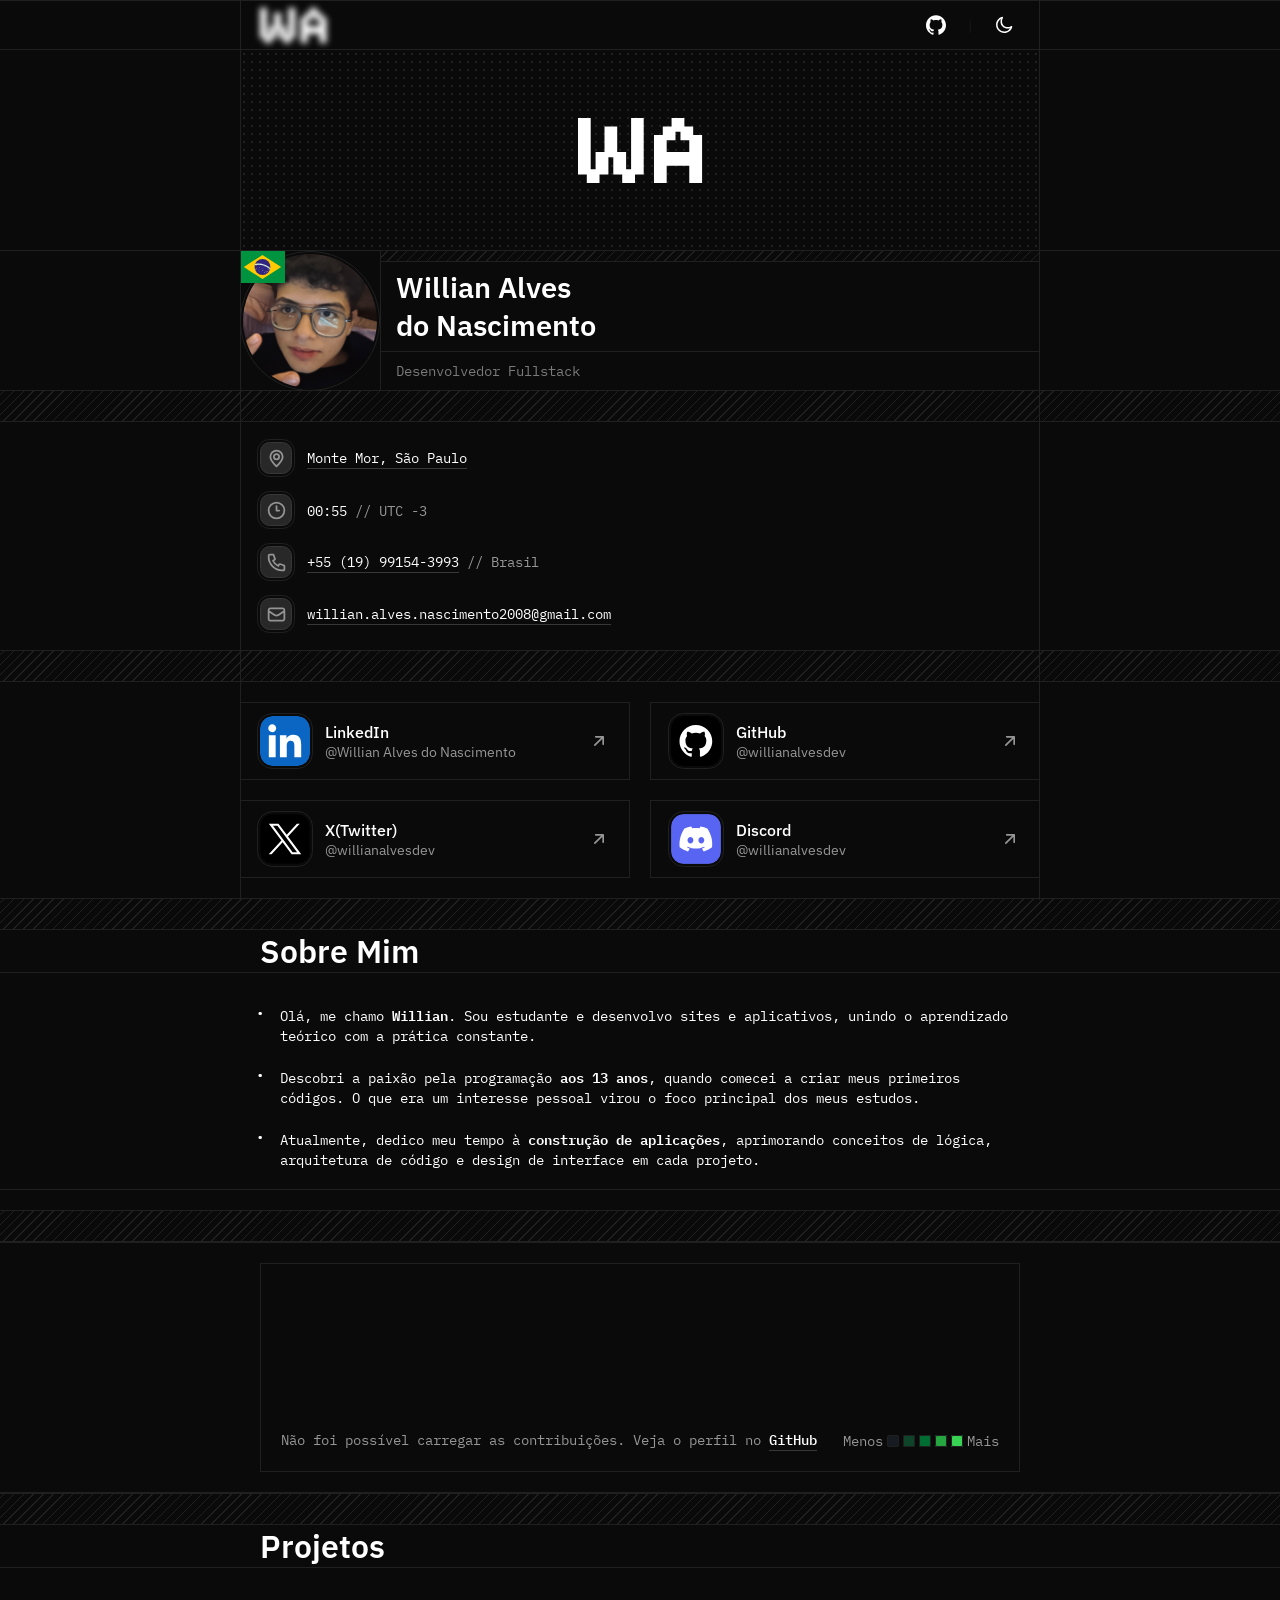
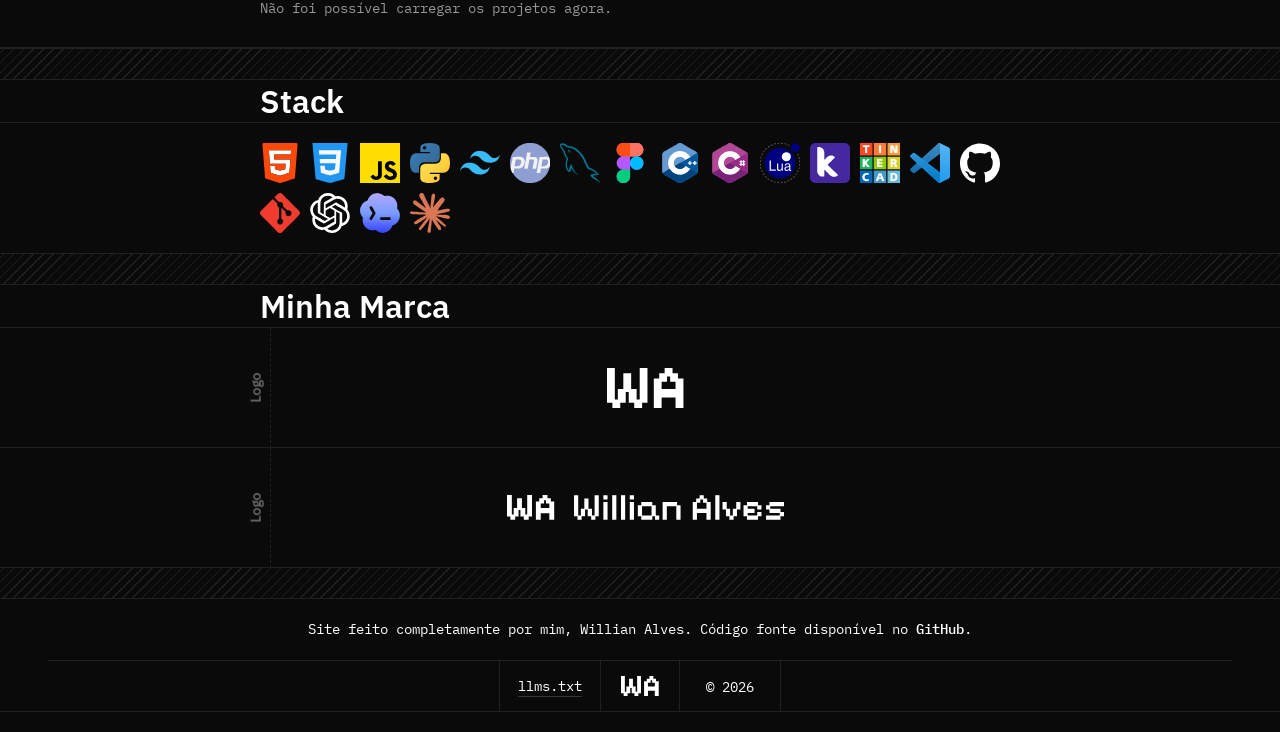
==== commit 3ea867d6: "Décimo Commit" ====
--- a/index.html
+++ b/index.html
@@ -245,6 +245,7 @@
         <img src="assets/stack/html.svg" alt="" class="stack-logo">
         <img src="assets/stack/css.svg" alt="" class="stack-logo">
         <img src="assets/stack/javascript.svg" alt="" class="stack-logo">
+        <img src="assets/stack/python.svg" alt="" class="stack-logo">
         <img src="assets/stack/tailwind.svg" alt="" class="stack-logo">
         <img src="assets/stack/php.svg" alt="" class="stack-logo">
         <img src="assets/stack/mysql.svg" alt="" class="stack-logo">
@@ -254,8 +255,11 @@
         <img src="assets/stack/lua.svg" alt="" class="stack-logo">
         <img src="assets/stack/kodular.svg" alt="" class="stack-logo">
         <img src="assets/stack/tinkercad.svg" alt="" class="stack-logo">
+        <img src="assets/stack/visualstudio.svg" alt="" class="stack-logo">
+        <img src="assets/stack/github.svg" alt="" class="stack-logo github-logo">
         <img src="assets/stack/git.svg" alt="" class="stack-logo">
         <img src="assets/stack/chatgpt.svg" alt="" class="stack-logo">
+        <img src="assets/stack/codex.svg" alt="" class="stack-logo">
         <img src="assets/stack/claude.svg" alt="" class="stack-logo">
     </div>
 
--- a/css/style.css
+++ b/css/style.css
@@ -4,7 +4,7 @@
     --accent: #373737;
     --text: #ffffff;
     --secondary-text: #969696;
-    --border: #181818;
+    --border: #202020;
     --icon-bg: #282828;
     --scrollbar: #ffffff;
     --svg-invert: 0;
@@ -178,6 +178,12 @@
     height: 20px;
     filter: invert(var(--svg-invert));
     transition: filter 0.25s ease;
+
+}
+
+.github-logo {
+
+    filter: invert(var(--svg-invert));
 
 }
 
@@ -1156,6 +1162,7 @@
     flex-direction: column;
     align-items: center;
     justify-content: center;
+    margin-bottom: var(--top);
 }
 
 .footer-section {
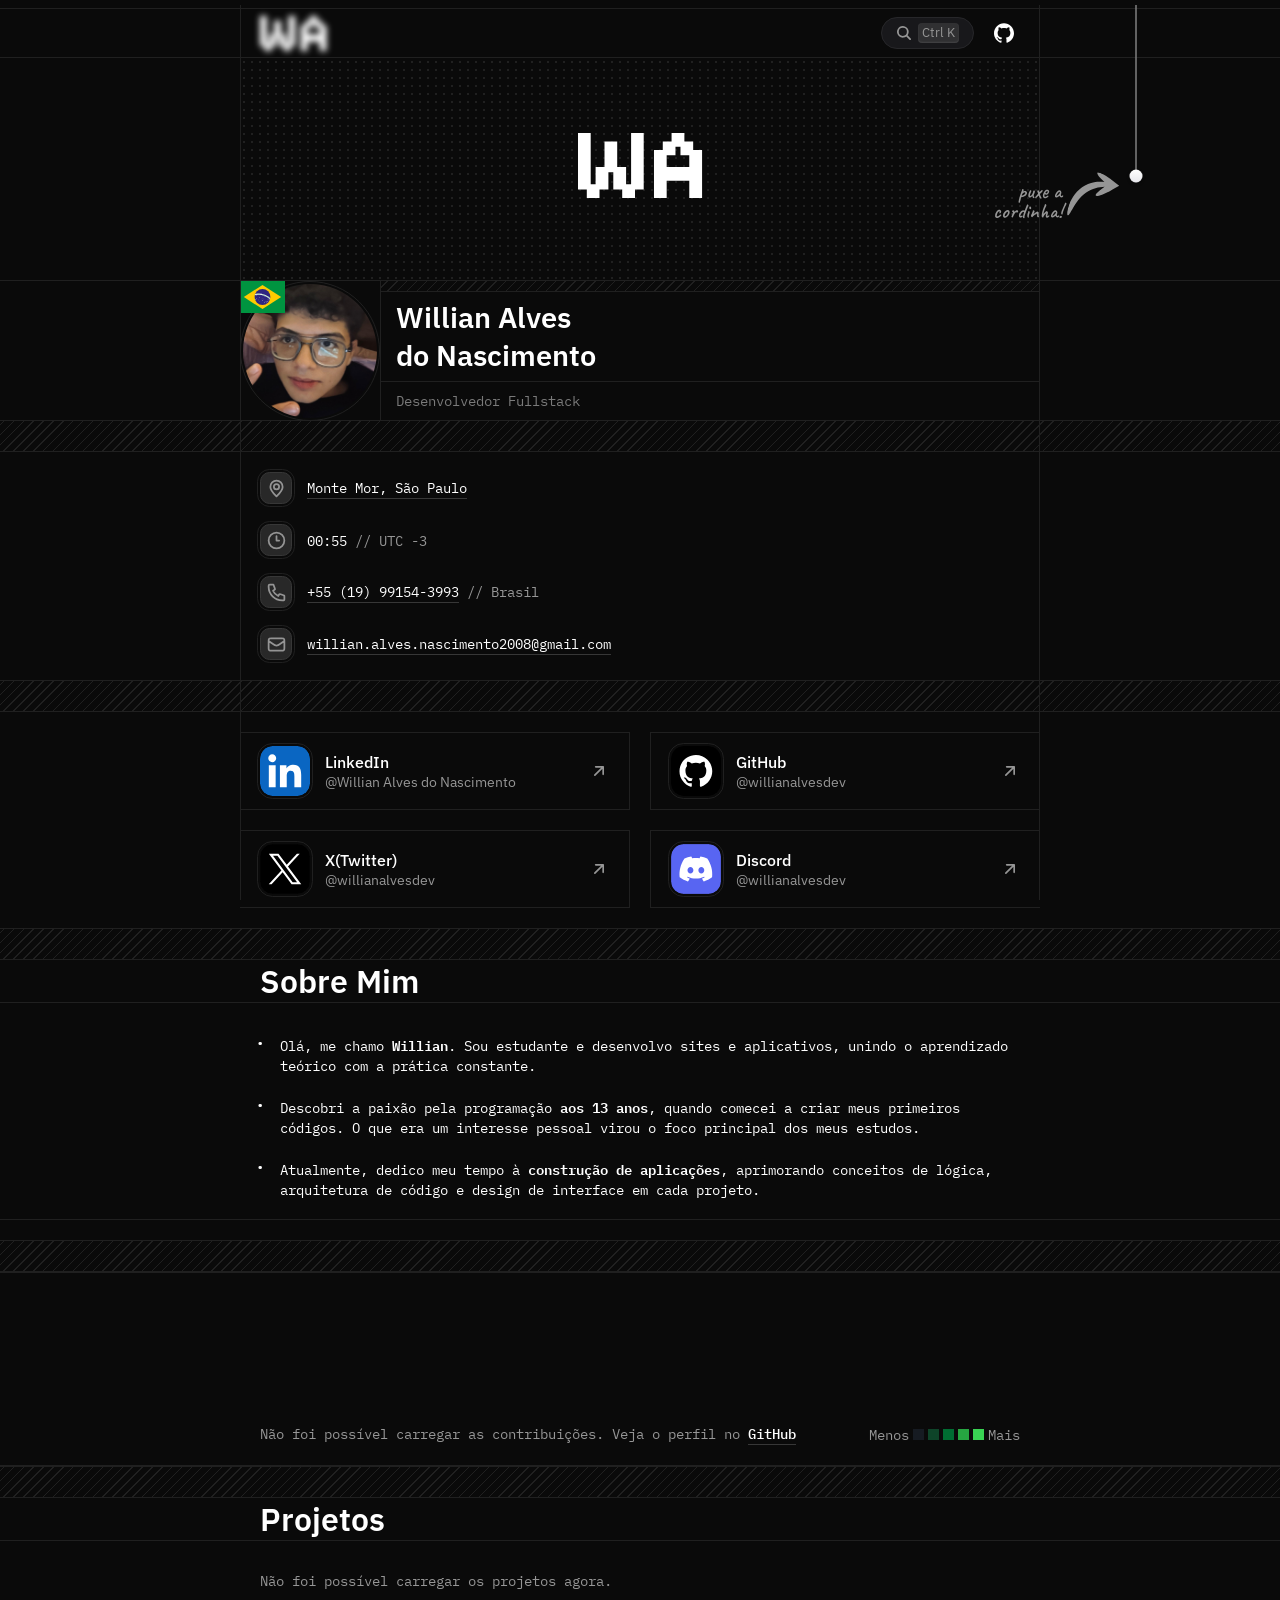
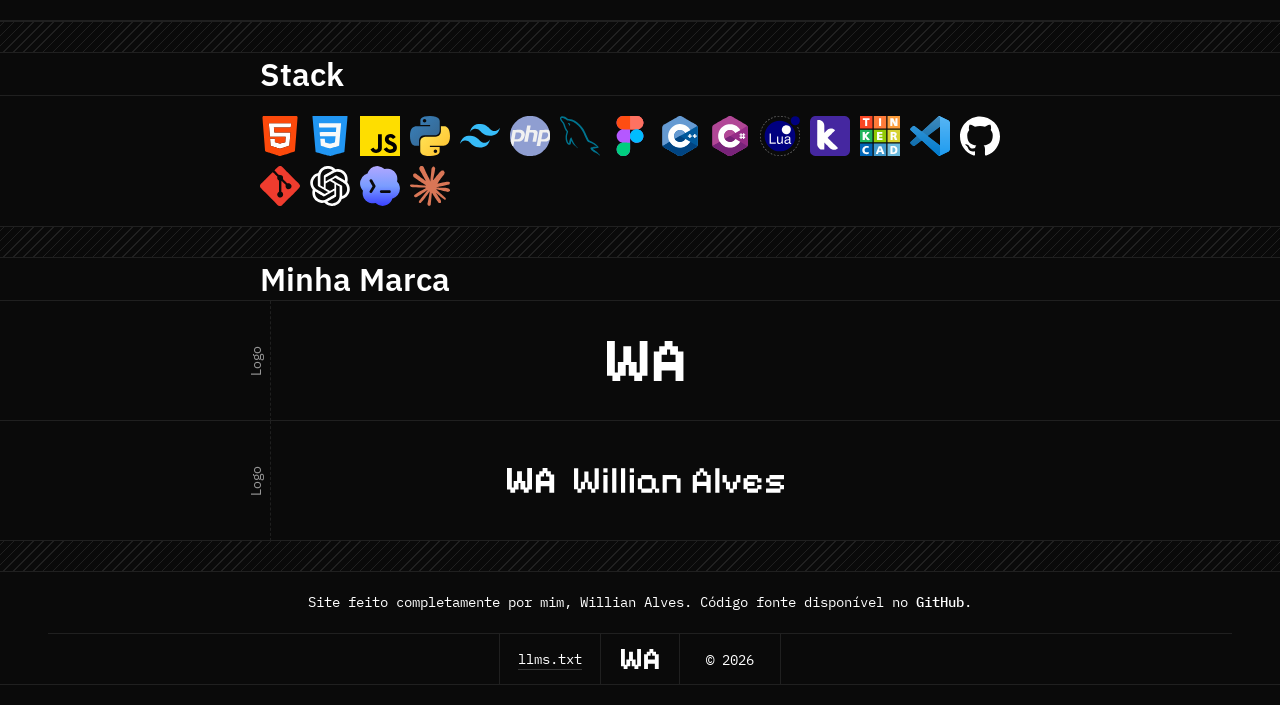
==== commit 96912ec6: "Aprimora tema, pesquisa e seções do portfólio Adiciona cordinha com física para alternar o tema e pe" ====
--- a/index.html
+++ b/index.html
@@ -12,7 +12,8 @@
             document.documentElement.dataset.theme = "dark";
         }
     </script>
-    <link rel="stylesheet" href="css/style.css?v=20260825-5">
+    <link rel="stylesheet" href="css/style.css?v=20261101-4">
+    <link href="https://fonts.googleapis.com/css2?family=Caveat:wght@600&display=swap" rel="stylesheet">
     <meta name="theme-color" content="#0A0A0A">
     <meta name="format-detection" content="telephone=no">
 
@@ -39,6 +40,7 @@
         <img src="assets/logos/WA.svg" alt="WA" class="logo-header">
 
         <div class="header-actions">
+            <button id="searchToggle" class="search-toggle" aria-label="Pesquisar no site"><span aria-hidden="true">⌕</span><kbd>Ctrl K</kbd></button>
             <a href="https://github.com/willianalvesdev/Meu-Portfolio" class="github-link" aria-label="Abrir código do portfólio no GitHub">
                 <img src="assets/Icons/GitHub.svg" class="github-header" alt="">
             </a>
@@ -307,7 +309,10 @@
 
     </footer>
 
-    <script src="js/script.js?v=20260825-5"></script>
+    <script src="js/script.js?v=20261101-4"></script>
+    <script src="js/reference-icons.js?v=20261101-2"></script>
+    <script src="js/interactions.js?v=20261101-4"></script>
+    <div class="safaritransparent" style="position:fixed;left:0;top:0;right:0;height:5px;z-index:8675309;background:#0a0a0a"></div>
 
 </body>
 
--- a/css/style.css
+++ b/css/style.css
@@ -49,17 +49,21 @@
 }
 
 ::-webkit-scrollbar {
-    width: 2px;  
-    height: 2px; 
+    width: 5px;
+    height: 5px;
 }
   
 ::-webkit-scrollbar-track {
-    background: var(--bg); 
+    background: transparent;
 }
   
 ::-webkit-scrollbar-thumb {
-    background: var(--scrollbar);
-    border-radius: 2px;
+    background: var(--border);
+    border-radius: 5px;
+}
+
+::selection {
+    background-color: var(--accent)
 }
 
 * {
@@ -124,6 +128,9 @@
 
 header {
 
+    top: 8px;
+    box-shadow: 0 -8px 0 var(--bg);
+
     position: fixed;
     background: var(--bg);
     height: 50px;
@@ -204,7 +211,6 @@
 .header-divider {
 
     color: var(--border);
-    opacity: 0.6;
     user-select: none;
 }
 
@@ -251,7 +257,7 @@
 .top-section {
 
     padding-top: 50px;
-    height: 200px;
+    height: 230px;
     width: 100%;
     display: flex;
     justify-content: center;
@@ -405,23 +411,7 @@
 
     display: inline-block;
     max-width: 100%;
-    opacity: 0;
-    transform: translateY(10px);
-    filter: blur(3px);
     overflow-wrap: anywhere;
-    transition:
-        opacity 0.45s ease,
-        transform 0.45s ease,
-        filter 0.45s ease;
-    transition-delay: calc(var(--word-index) * 40ms);
-    will-change: opacity, transform, filter;
-}
-
-.texto-animado.texto-visivel .scroll-word {
-
-    opacity: 1;
-    transform: translateY(0);
-    filter: blur(0);
 }
 
 .spacebig {
@@ -729,10 +719,10 @@
 
 .github-calendar {
 
-    --cell-size: 12px;
-    --cell-gap: 4px;
-    padding: var(--top);
-    border: 1px solid var(--border);
+    --cell-size: 11px;
+    --cell-gap: 3px;
+    padding: 0;
+    border: 0;
     background: var(--bg);
     transition: background-color 0.25s ease, border-color 0.25s ease;
 }
@@ -755,8 +745,8 @@
     display: grid;
     grid-template-columns: repeat(var(--github-weeks, 53), var(--cell-size));
     column-gap: var(--cell-gap);
-    height: 24px;
-    color: var(--secondary-text);
+    height: 22px;
+    color: var(--text);
 }
 
 .github-month-label {
@@ -778,10 +768,9 @@
 
     width: var(--cell-size);
     height: var(--cell-size);
-    border-radius: 2px;
+    border-radius: 0;
     background: var(--contribution-0);
-    outline: 1px solid var(--border);
-    outline-offset: -1px;
+    outline: none;
 }
 
 .contribution-day[data-level="1"] {
@@ -809,6 +798,23 @@
     padding-top: 4px;
     color: var(--secondary-text);
 }
+
+.contribution-tooltip {
+    position: fixed;
+    z-index: 100;
+    max-width: calc(100vw - 32px);
+    padding: 6px 10px;
+    border-radius: 8px;
+    background: #fafafa;
+    color: #09090b;
+    box-shadow: 0 2px 8px #0003;
+    font: 12px/16px var(--ibmmono);
+    pointer-events: none;
+    animation: contribution-tooltip-in .15s ease;
+}
+:root[data-theme="light"] .contribution-tooltip { background: #09090b; color: #fafafa; }
+@keyframes contribution-tooltip-in { from { opacity: 0; transform: translateY(3px); } to { opacity: 1; transform: translateY(0); } }
+.github-grid .contribution-day:focus-visible { outline: 1px solid var(--text); outline-offset: 2px; }
 
 .github-calendar-summary a {
 
@@ -840,7 +846,7 @@
     .github-calendar {
         --cell-size: 11px;
         --cell-gap: 3px;
-        padding: var(--spacing);
+        padding: 0;
     }
 
     .github-calendar-footer {
@@ -886,9 +892,10 @@
 
 .github-project-row {
 
+    position: relative;
     min-height: 80px;
     display: grid;
-    grid-template-columns: 40px minmax(0, 1fr) 40px;
+    grid-template-columns: 40px minmax(0, 1fr) 72px;
     align-items: center;
     gap: var(--right);
     padding: 0 calc(var(--page-gutter) + var(--content-inset));
@@ -901,7 +908,7 @@
 
 .github-project-name {
 
-    font-family: var(--ibmsans);
+    font-family: var(--ibmmono);
     font-size: 1rem;
     font-weight: 500;
     overflow-wrap: anywhere;
@@ -909,19 +916,28 @@
 
 .github-project-meta {
 
-    padding-top: 3px;
+    display: flex;
+    align-items: center;
+    gap: 2px;
+    font-size: 14px;
+    line-height: 20px;
+    padding-top: 4px;
     color: var(--secondary-text);
 }
 
 .github-project-toggle {
 
-    width: 40px;
-    height: 40px;
+    position: absolute;
+    inset: 0;
+    width: 100%;
+    height: 100%;
+    padding-right: calc(var(--page-gutter) + var(--content-inset) + 8px);
+    color: var(--secondary-text);
     border: none;
     background: transparent;
     display: flex;
     align-items: center;
-    justify-content: center;
+    justify-content: flex-end;
     cursor: pointer;
 }
 
@@ -950,15 +966,13 @@
 
     display: grid;
     grid-template-rows: 0fr;
-    opacity: 0;
     border-top: 1px solid transparent;
-    transition: grid-template-rows 0.35s ease, opacity 0.25s ease, border-color 0.35s ease;
+    transition: grid-template-rows 0.3s ease-out, border-color 0.3s ease-out;
 }
 
 .github-project.aberto .github-project-details {
 
     grid-template-rows: 1fr;
-    opacity: 1;
     border-color: var(--border);
 }
 
@@ -1073,7 +1087,7 @@
 #btnTopo {
     position: fixed;
     right: 20px;
-    bottom: 20px;
+    bottom: 25px;
   
     width: 40px;
     height: 40px;
@@ -1156,6 +1170,90 @@
     transform: scale(1);
 }
 
+.project-avatar { width: 30px; height: 30px; object-fit: cover; }
+.project-actions { display: flex; align-items: center; }
+.project-open { position: relative; z-index: 1; color: var(--secondary-text); text-decoration: none; display: flex; align-items: center; justify-content: center; width: 24px; height: 24px; padding: 4px; }
+.project-open:hover { color: var(--secondary-text); }
+.github-project-name { font: 500 16px/1.375 var(--ibmmono); }
+.github-project-info, .github-project-icon { pointer-events: none; }
+.github-project-toggle:hover, .github-project-toggle:focus-visible { color: var(--secondary-text); }
+.project-open, .github-project-toggle { transition: color .15s ease; }
+.project-expand-svg path { transition: d .3s cubic-bezier(.42, 0, .58, 1); }
+.project-expand-svg path:first-child { d: path("M7 15L12 20L17 15"); }
+.project-expand-svg path:last-child { d: path("M7 9L12 4L17 9"); }
+.github-project.aberto .project-expand-svg path:first-child { d: path("M7 20L12 15L17 20"); }
+.github-project.aberto .project-expand-svg path:last-child { d: path("M7 4L12 9L17 4"); }
+.stack-item { position: relative; display: inline-flex; transition: transform .2s ease; outline-offset: 5px; }
+.stack-item:hover, .stack-item:focus-visible { transform: scale(1.1); z-index: 2; }
+.stack-item::after { content: attr(data-label); position: absolute; bottom: calc(100% + 10px); left: 50%; transform: translate(-50%, 4px); opacity: 0; pointer-events: none; background: var(--text); color: var(--bg, #0a0a0a); border-radius: 6px; padding: 5px 8px; font: 12px var(--ibmmono); white-space: nowrap; transition: .15s ease; }
+.stack-item:hover::after, .stack-item:focus-visible::after { opacity: 1; transform: translate(-50%, 0); }
+.search-toggle { display: flex; align-items: center; gap: 9px; border: 1px solid var(--border); border-radius: 24px; background: color-mix(in srgb, var(--text) 5%, transparent); color: var(--secondary-text); padding: 6px 14px; cursor: pointer; transition: background .2s, transform .2s; }
+.search-toggle:hover { background: color-mix(in srgb, var(--text) 10%, transparent); }
+.search-toggle:active { transform: scale(.98); }
+.search-toggle > span { font-size: 25px; line-height: 22px; }
+kbd { font: 13px var(--ibmmono); padding: 2px 4px; border-radius: 4px; background: color-mix(in srgb, var(--text) 8%, transparent); }
+.command-dialog { position: fixed; inset: 0; width: min(512px, calc(100% - 32px)); max-height: calc(100dvh - 80px); padding: 0; border: 1px solid var(--border); border-radius: 16px; background: var(--background, #171719); color: var(--text); box-shadow: 0 20px 80px #0005; font: 14px var(--ibmmono); }
+.command-dialog { inset: 50% auto auto 50%; margin: 0; transform: translate(-50%, -50%); box-sizing: border-box; width: min(512px, calc(100% - 32px)); height: 408px; background: #18181b; color: #fafafa; border: 0; box-shadow: 0 0 0 1px #3f3f46, 0 0 24px #0008; }
+:root[data-theme="light"] .command-dialog { background: #fff; color: #09090b; box-shadow: 0 0 0 1px #00000026, 0 0 24px #0003; }
+.command-dialog[open] { animation: command-in .2s ease; }
+.command-dialog.closing { animation: command-in .2s ease reverse forwards; }
+.command-dialog.closing::backdrop { animation: backdrop-out .2s ease forwards; }
+.command-wa { width: 20px; height: 20px; object-fit: contain; filter: invert(var(--svg-invert)); }
+@keyframes backdrop-out { to { background: #0000; } }
+.command-dialog::backdrop { background: #0008; backdrop-filter: none; }
+.command-input { display: flex; height: 48px; box-sizing: border-box; align-items: center; gap: 8px; padding: 0 16px; border-bottom: 1px solid var(--border); }
+.command-input input { flex: 1; min-width: 0; color: inherit; background: none; border: 0; outline: 0; font: inherit; }
+.command-input button { background: none; color: inherit; border: 0; cursor: pointer; font-size: 22px; }
+.command-results { height: 320px; box-sizing: border-box; overflow: auto; padding: 4px; }
+@property --top-mask-height { syntax: '<length>'; inherits: false; initial-value: 0px; }
+@property --bottom-mask-height { syntax: '<length>'; inherits: false; initial-value: 80px; }
+@supports (animation-timeline: scroll()) {
+    .command-results {
+        mask-image: linear-gradient(to top, transparent, #000 90%), linear-gradient(to bottom, transparent, #000), linear-gradient(#000, #000);
+        mask-size: 100% var(--top-mask-height), 100% var(--bottom-mask-height), 100% 100%;
+        mask-position: 0 0, 0 100%, 0 0;
+        mask-repeat: no-repeat;
+        mask-composite: exclude;
+        animation: command-top-mask linear both, command-bottom-mask linear both;
+        animation-timeline: scroll(self), scroll(self);
+        animation-range: 0 32px, calc(100% - 32px) 100%;
+    }
+}
+@keyframes command-top-mask { to { --top-mask-height: 80px; } }
+@keyframes command-bottom-mask { to { --bottom-mask-height: 0px; } }
+.command-results button { display: block; width: 100%; text-align: left; border: 0; border-radius: 12px; padding: 10px 12px; color: inherit; font: inherit; background: none; cursor: pointer; }
+.command-results button.selected, .command-results button:hover { background: color-mix(in srgb, var(--text) 10%, transparent); }
+.command-footer { display: flex; height: 40px; box-sizing: border-box; align-items: center; justify-content: space-between; padding: 0 16px; border-top: 1px solid var(--border); color: var(--secondary-text); font-size: 12px; background: #27272a4d; }
+.command-footer img { width: 24px; filter: invert(var(--svg-invert)); }
+.command-results button { display: flex; align-items: center; gap: 8px; padding: 8px 12px; min-height: 36px; }
+.command-results button svg { width: 20px; height: 20px; flex-shrink: 0; color: var(--secondary-text); }
+.command-input svg { display: block; width: 20px; height: 20px; opacity: .5; }
+.command-input button svg { width: 16px; height: 16px; }
+.search-toggle svg { display: block; width: 16px; height: 16px; }
+.search-toggle { box-sizing: border-box; height: 32px; padding: 0 14px; gap: 6px; border-radius: 999px; background: #18181b; border-color: #27272a; }
+.search-toggle kbd { display: inline-flex; box-sizing: border-box; height: 20px; min-width: 24px; align-items: center; justify-content: center; padding: 0 4px; font: 400 13px/20px var(--ibmsans); box-shadow: inset 0 -1px 2px #ffffff1a; background: #ffffff1a; }
+:root[data-theme="light"] .search-toggle { background: #fafafa; border-color: #e4e4e7; color: #71717b; }
+:root[data-theme="light"] .search-toggle:hover { background: #fafafa; }
+.search-toggle:hover { background: #18181b; }
+:root[data-theme="light"] .search-toggle kbd { background: #0000000d; box-shadow: inset 0 -1px 2px #0000001a; }
+.command-results button.selected, .command-results button:hover { background: #27272a; }
+:root[data-theme="light"] .command-results button.selected, :root[data-theme="light"] .command-results button:hover { background: #f4f4f5; }
+:root[data-theme="light"] .command-footer { background: #f4f4f54d; }
+@keyframes command-in { from { opacity: 0; transform: translate(-50%, -50%) scale(.95); } to { opacity: 1; transform: translate(-50%, -50%) scale(1); } }
+.pullcord { display: none; position: fixed; top: 0; right: 7rem; width: 64px; height: 340px; z-index: 20; pointer-events: none; }
+.pullcord circle { transition: none; }
+.pullcord button { position: absolute; left: 9px; top: 153px; width: 46px; height: 46px; background: transparent; border: 0; pointer-events: auto; cursor: grab; touch-action: none; transform: translateY(var(--pull, 0px)); transition: transform .55s cubic-bezier(.2, 1.7, .4, 1); }
+.pullcord.pulling button, .pullcord.pulling circle { transition: none; cursor: grabbing; }
+.pullcord button { transition: none; }
+.pullcord > svg { overflow: visible; }
+.pullcord > span { position: absolute; top: 172px; right: 52px; color: var(--secondary-text); display: flex; align-items: flex-end; gap: 10px; white-space: nowrap; }
+.cord-hint-text { font-family: "Caveat", "Segoe Script", cursive; text-align: right; font-size: 21px; font-weight: 600; line-height: .95; }
+.cord-hint-arrow { flex: none; transform: rotate(16deg); }
+@media (min-width: 1200px) { .pullcord { display: block; } .header-divider, .theme-toggle { display: none; } }
+@media (max-width: 620px) { .github-project-row { grid-template-columns: 34px minmax(0, 1fr) 64px; } .command-dialog { top: 64px; margin: 0; transform: translateX(-50%); } .command-dialog[open] { animation: command-mobile-in .2s ease; } }
+@keyframes command-mobile-in { from { opacity: 0; transform: translateX(-50%) scale(.95); } to { opacity: 1; transform: translateX(-50%) scale(1); } }
+@media (max-width: 620px) { .command-dialog.closing { animation: command-mobile-in .2s ease reverse forwards; } }
+
 footer {
 
     display: flex;
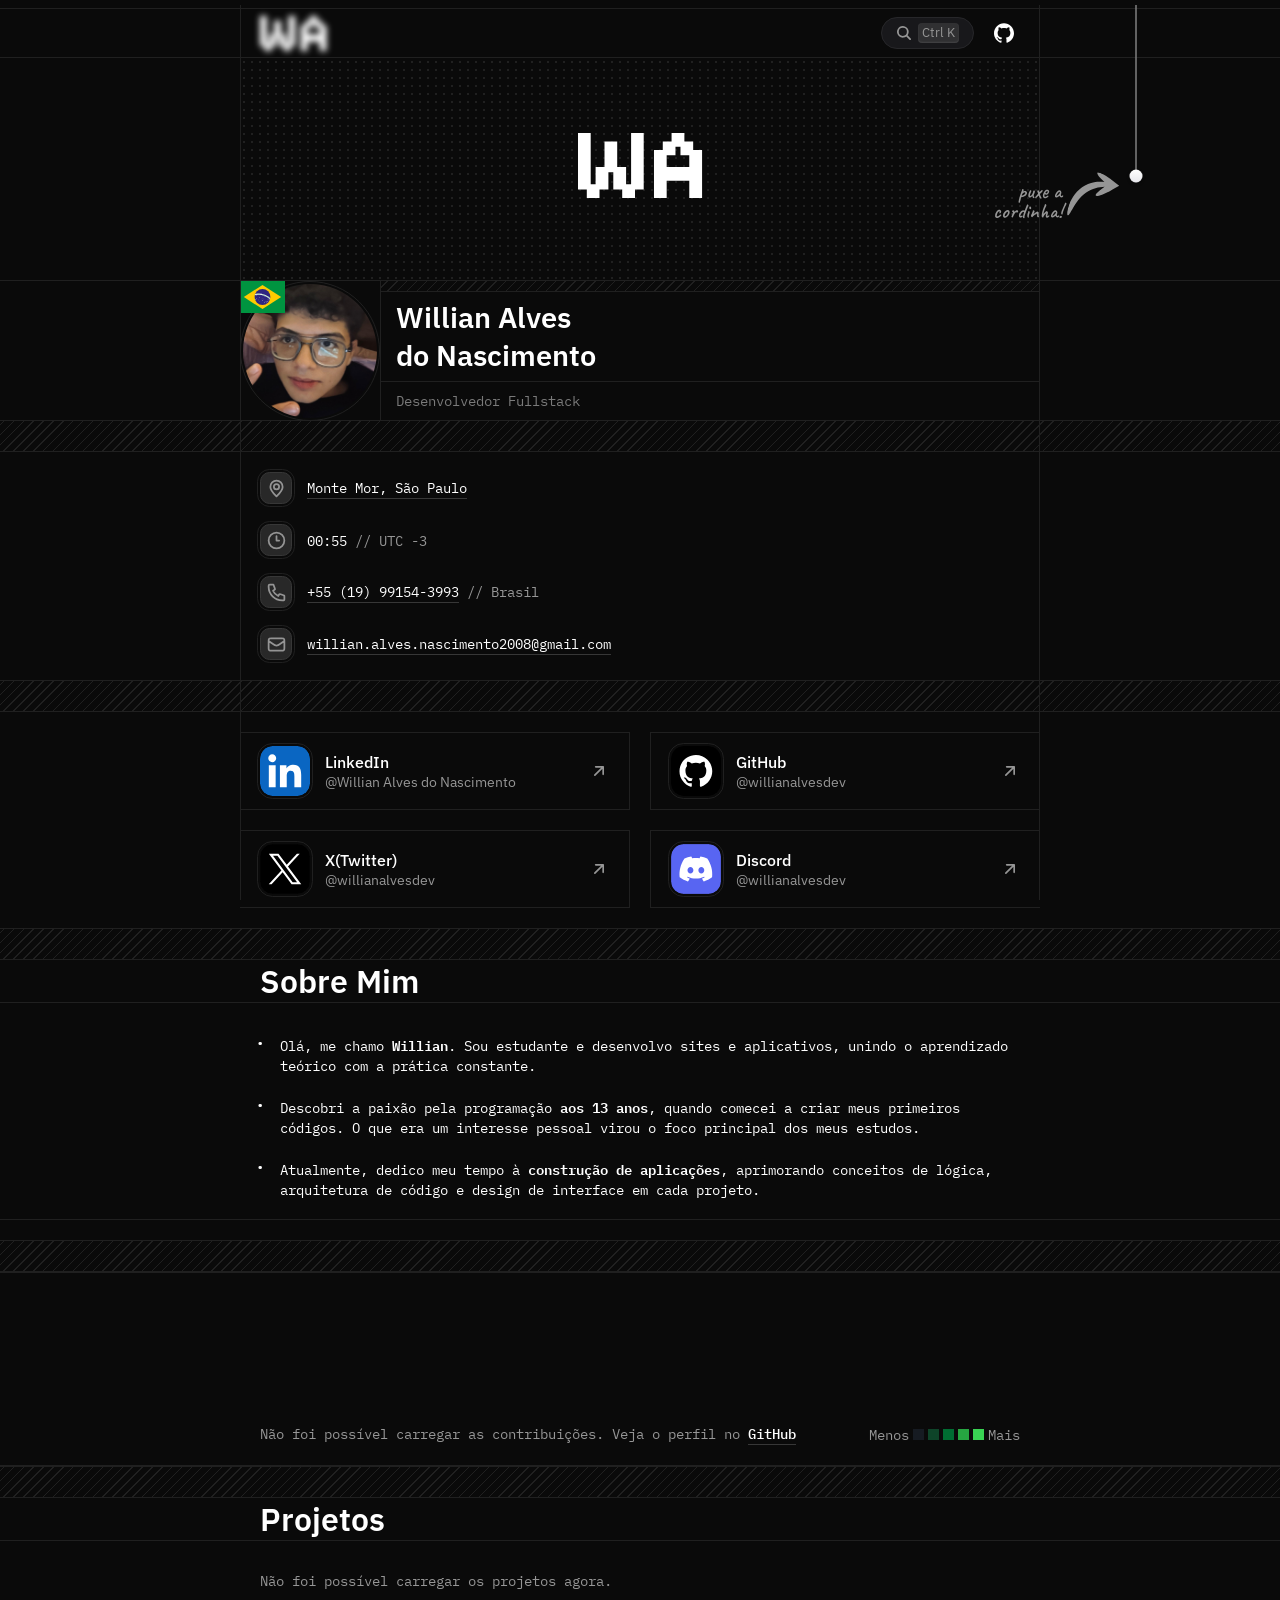
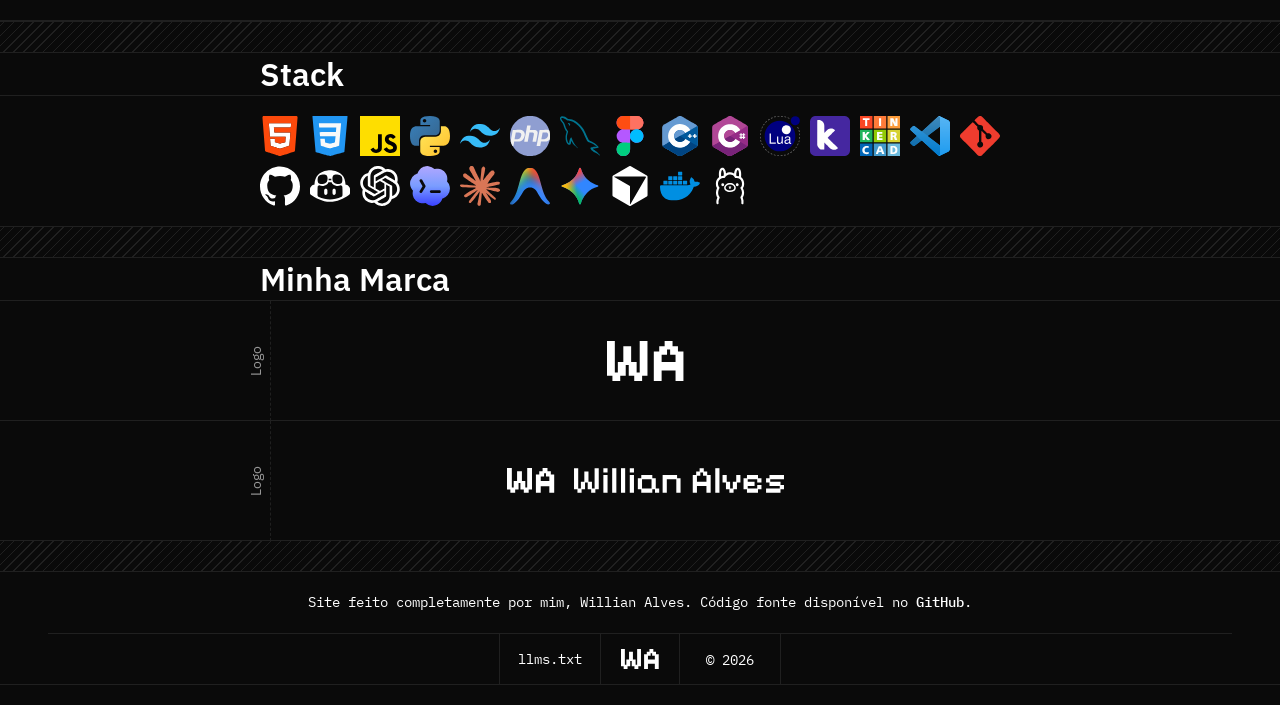
==== commit 9172b00e: "Atualização Stacks" ====
--- a/index.html
+++ b/index.html
@@ -258,11 +258,17 @@
         <img src="assets/stack/kodular.svg" alt="" class="stack-logo">
         <img src="assets/stack/tinkercad.svg" alt="" class="stack-logo">
         <img src="assets/stack/visualstudio.svg" alt="" class="stack-logo">
+        <img src="assets/stack/git.svg" alt="" class="stack-logo">
         <img src="assets/stack/github.svg" alt="" class="stack-logo github-logo">
-        <img src="assets/stack/git.svg" alt="" class="stack-logo">
+        <img src="assets/stack/githubcopilot.svg" alt="" class="stack-logo">
         <img src="assets/stack/chatgpt.svg" alt="" class="stack-logo">
         <img src="assets/stack/codex.svg" alt="" class="stack-logo">
         <img src="assets/stack/claude.svg" alt="" class="stack-logo">
+        <img src="assets/stack/antigravity.svg" alt="" class="stack-logo">
+        <img src="assets/stack/gemini.svg" alt="" class="stack-logo">
+        <img src="assets/stack/cursor.svg" alt="" class="stack-logo">
+        <img src="assets/stack/docker.svg" alt="" class="stack-logo">
+        <img src="assets/stack/ollama.svg" alt="" class="stack-logo">
     </div>
 
     <div class="spacebig texture complete"></div>
--- a/css/style.css
+++ b/css/style.css
@@ -574,6 +574,7 @@
 
 .contact-container {
 
+    position: relative;
     border-top: 1px solid var(--border);
     border-bottom: 1px solid var(--border);
     display: flex;
@@ -624,6 +625,17 @@
     display: flex;
     align-items: center;
     padding: 0 0 0 var(--right);
+}
+
+.contact-link::after {
+    content: "";
+    position: absolute;
+    inset: 0;
+}
+
+.contact-link:focus-visible::after {
+    outline: 2px solid var(--text);
+    outline-offset: -2px;
 }
 
 @media (min-width: 761px) {
@@ -1145,6 +1157,9 @@
 .logo-brand-two,
 .logo-footer,
 .stack-logo[src$="chatgpt.svg"],
+.stack-logo[src$="cursor.svg"],
+.stack-logo[src$="ollama.svg"],
+.stack-logo[src$="githubcopilot.svg"],
 .info-icon,
 .goto,
 #btnTopo img {
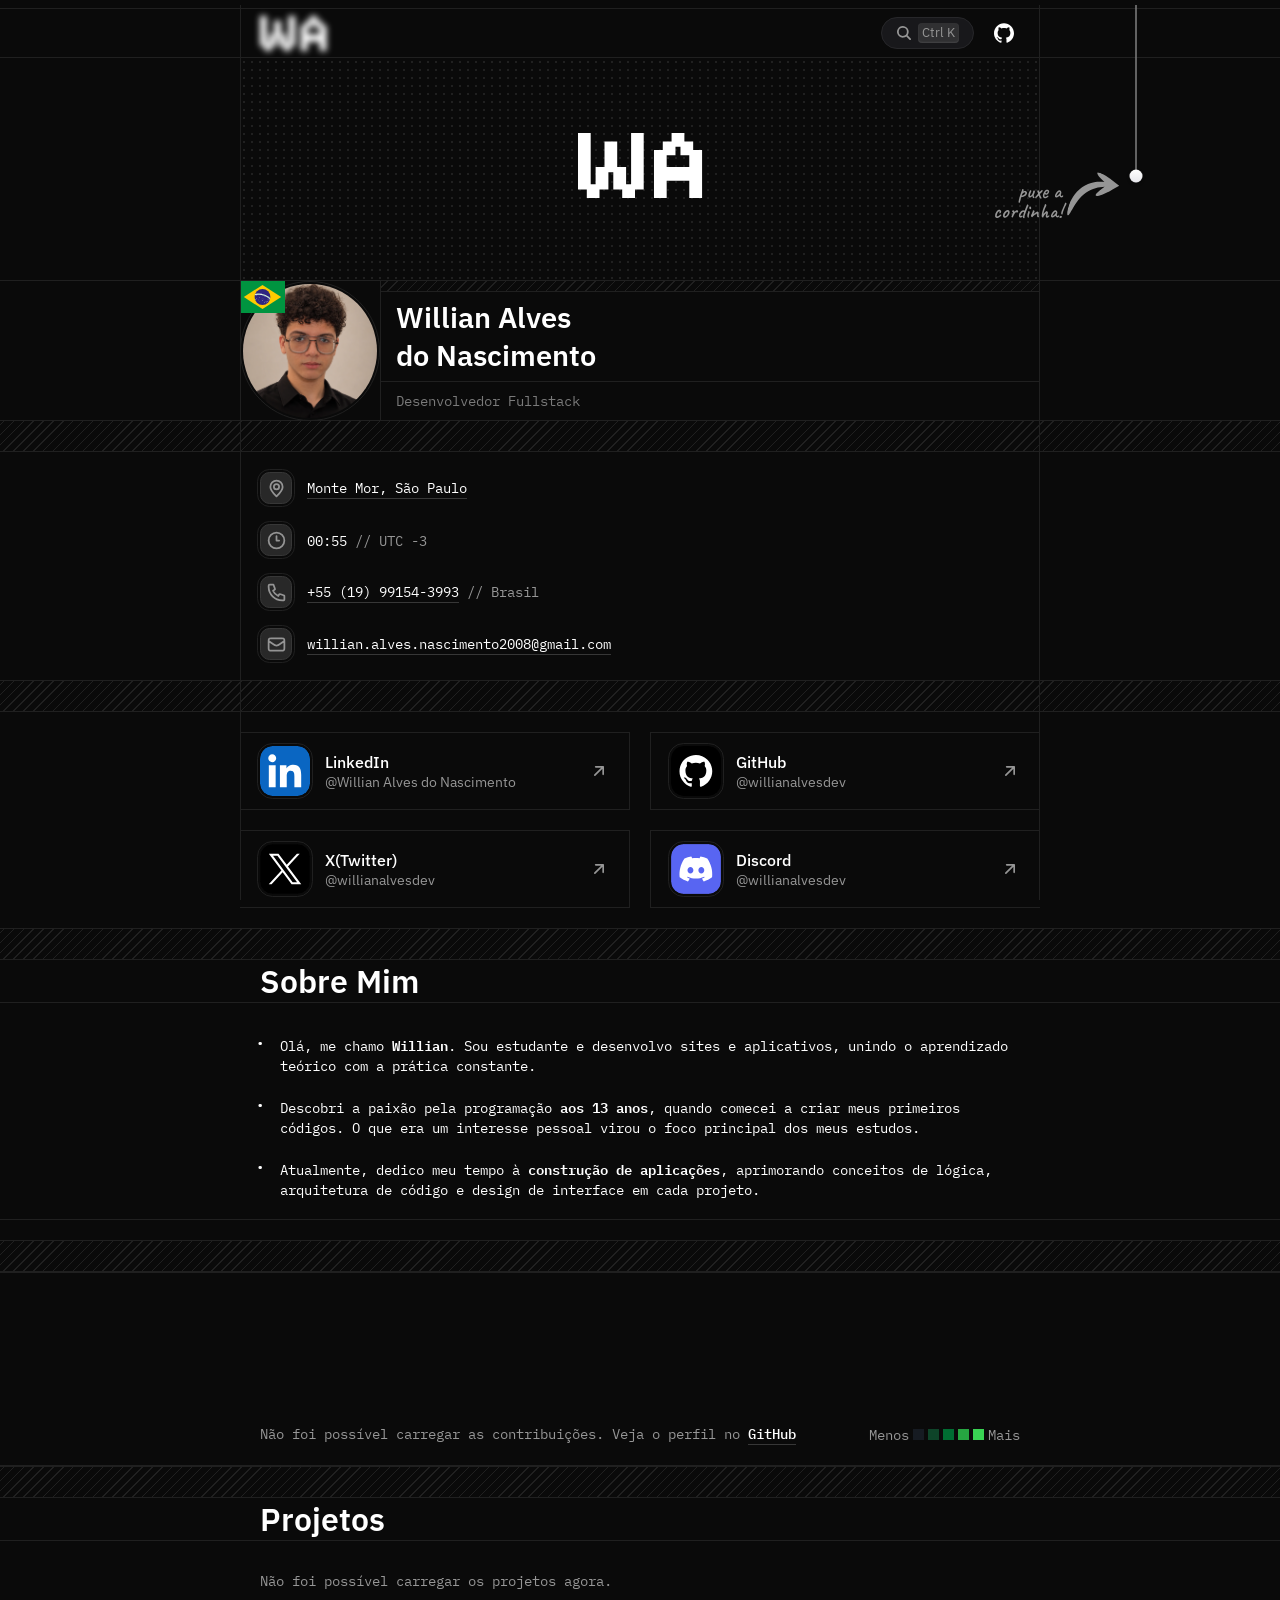
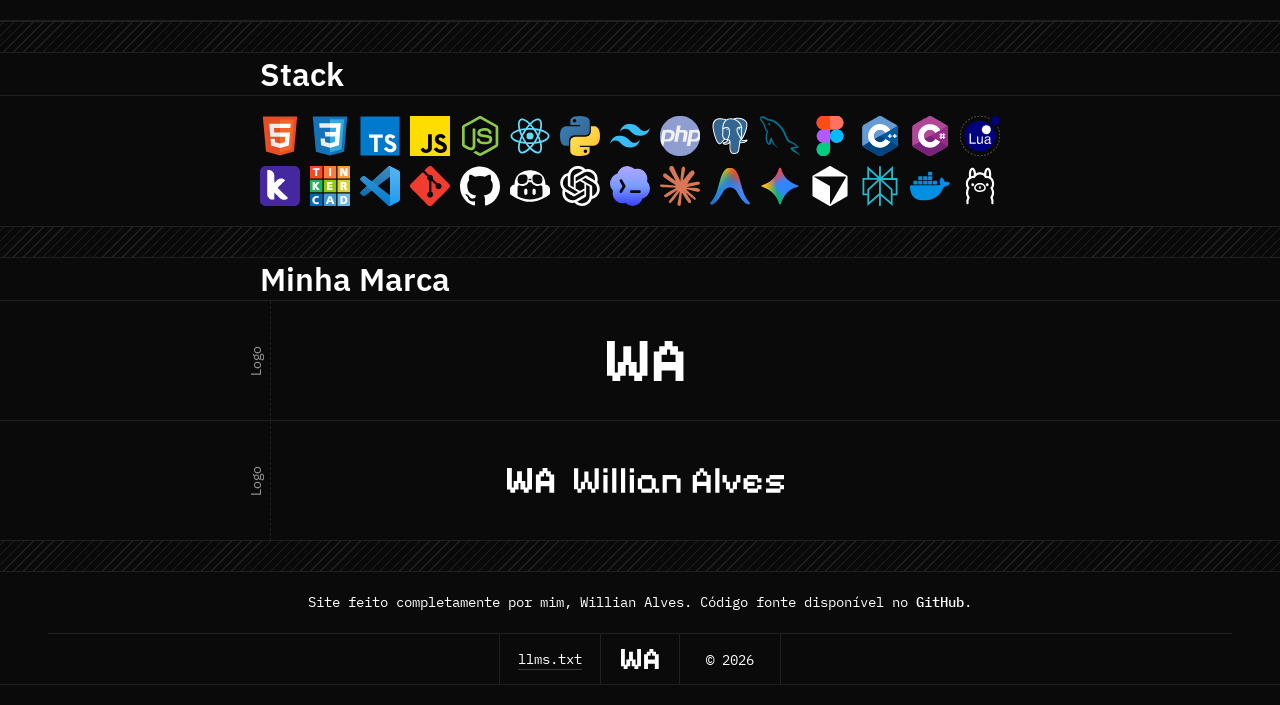
==== commit 60c3e74e: "Atualização foto de perfil e stacks" ====
--- a/index.html
+++ b/index.html
@@ -246,10 +246,14 @@
     <div class="stack-section">
         <img src="assets/stack/html.svg" alt="" class="stack-logo">
         <img src="assets/stack/css.svg" alt="" class="stack-logo">
+        <img src="assets/stack/typescript.svg" alt="" class="stack-logo">
         <img src="assets/stack/javascript.svg" alt="" class="stack-logo">
+        <img src="assets/stack/nodeJS.svg" alt="" class="stack-logo">
+        <img src="assets/stack/react.svg" alt="" class="stack-logo">
         <img src="assets/stack/python.svg" alt="" class="stack-logo">
         <img src="assets/stack/tailwind.svg" alt="" class="stack-logo">
         <img src="assets/stack/php.svg" alt="" class="stack-logo">
+        <img src="assets/stack/postgresql.svg" alt="" class="stack-logo">
         <img src="assets/stack/mysql.svg" alt="" class="stack-logo">
         <img src="assets/stack/figma.svg" alt="" class="stack-logo">
         <img src="assets/stack/c++.svg" alt="" class="stack-logo">
@@ -267,6 +271,7 @@
         <img src="assets/stack/antigravity.svg" alt="" class="stack-logo">
         <img src="assets/stack/gemini.svg" alt="" class="stack-logo">
         <img src="assets/stack/cursor.svg" alt="" class="stack-logo">
+        <img src="assets/stack/perplexity.svg" alt="" class="stack-logo">
         <img src="assets/stack/docker.svg" alt="" class="stack-logo">
         <img src="assets/stack/ollama.svg" alt="" class="stack-logo">
     </div>
